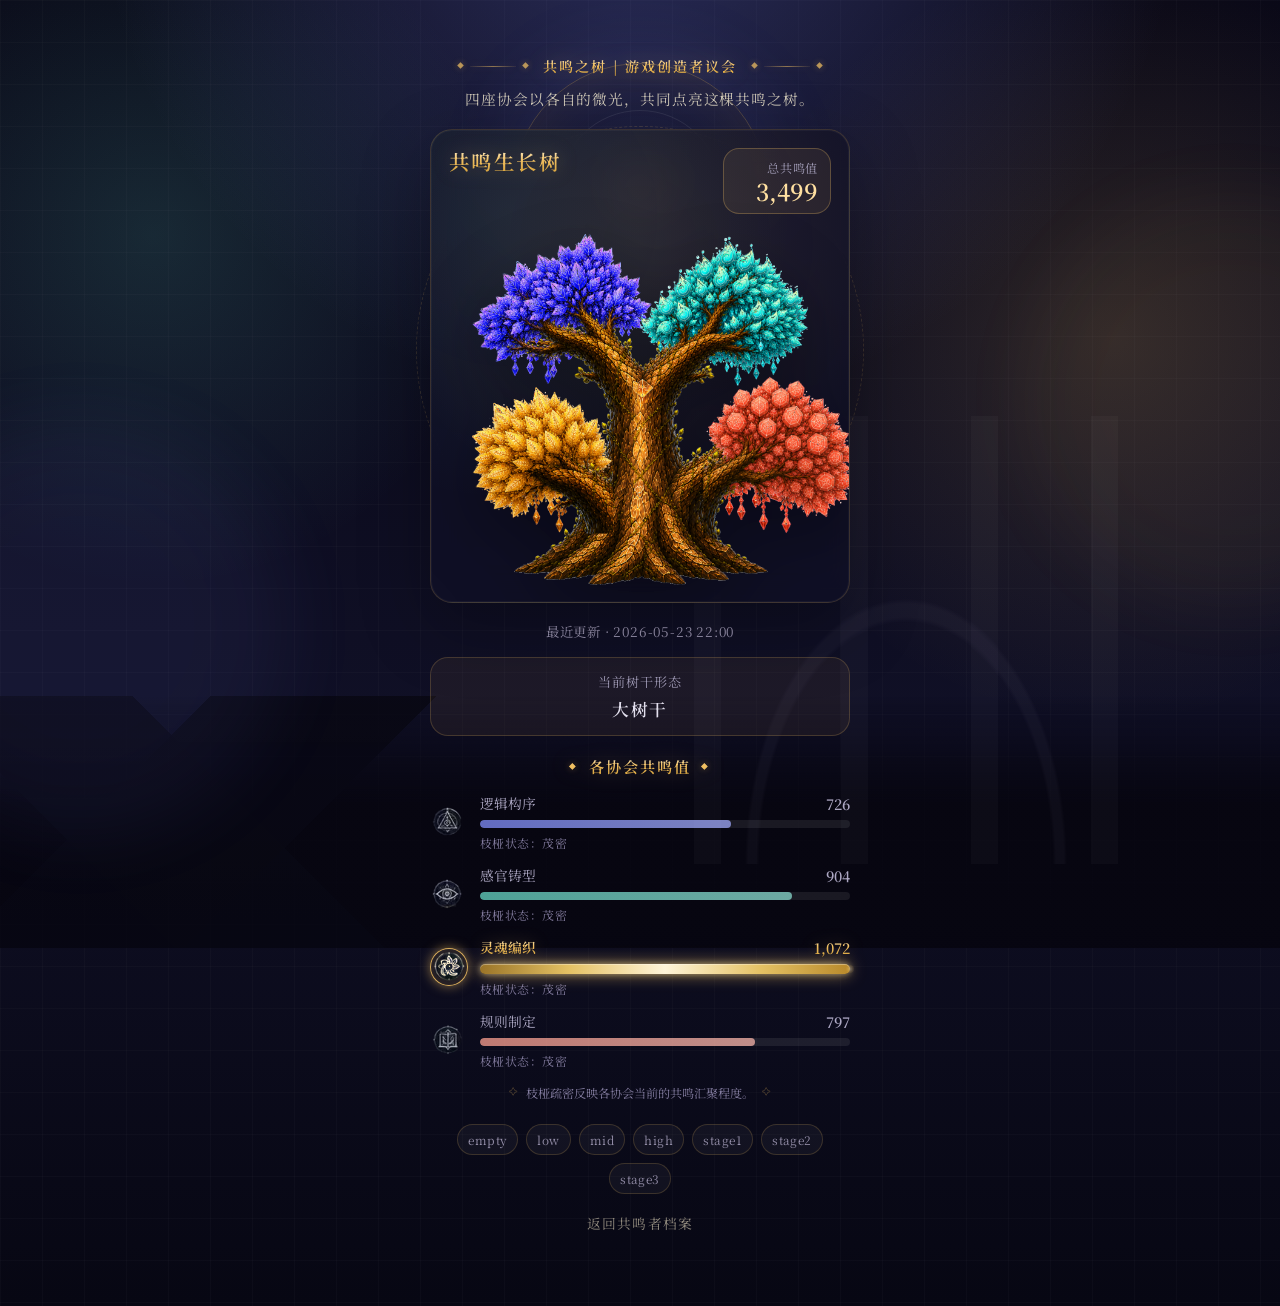
==== tree-view.html @ a1eeaae9 "共鸣树用户端展示，问题修改" ====
<!doctype html>
<html lang="zh-CN">
  <head>
    <meta charset="utf-8">
    <meta name="viewport" content="width=device-width, initial-scale=1">
    <title>共鸣生长树 | 游戏创造者议会</title>
    <meta name="description" content="查看四协会共鸣汇聚而成的共鸣生长树。">
    <link rel="preconnect" href="https://fonts.googleapis.com">
    <link rel="preconnect" href="https://fonts.gstatic.com" crossorigin>
    <link href="https://fonts.googleapis.com/css2?family=Cinzel:wght@500;700&family=Noto+Serif+SC:wght@400;600;700&display=swap" rel="stylesheet">
    <link rel="stylesheet" href="styles.css">
  </head>
  <body data-page="tree-view">
    <div class="ambient" aria-hidden="true">
      <span class="moon"></span>
      <span class="ruin-arch"></span>
      <span class="rune-ring"></span>
      <span class="mist mist-a"></span>
      <span class="mist mist-b"></span>
    </div>

    <main class="shell">
      <section class="tree-view-archive result-archive" id="tree-view-archive" aria-labelledby="tree-view-title">
        <header class="result-archive-header">
          <p class="result-archive-kicker">
            <span class="result-section-mark" aria-hidden="true"><span></span></span>
            <span class="result-archive-kicker__text">共鸣之树 | 游戏创造者议会</span>
            <span class="result-section-mark" aria-hidden="true"><span></span></span>
          </p>
          <p class="result-status" id="tree-view-status">四座协会以各自的微光，共同点亮这棵共鸣之树。</p>
        </header>

        <div class="tree-view-stage">
          <section class="tree-view-board" aria-labelledby="tree-view-title">
            <div class="tree-view-board-head">
              <h2 class="tree-view-title" id="tree-view-title">共鸣生长树</h2>
              <div class="tree-view-total">
                <span>总共鸣值</span>
                <strong id="tree-total-score">0</strong>
              </div>
            </div>

            <div class="tree-visual tree-view-visual">
              <div class="tree-trunk-layers" id="tree-trunk-layers" aria-hidden="true"></div>
              <svg
                class="tree-svg"
                id="tree-svg"
                viewBox="0 0 920 660"
                role="img"
                aria-labelledby="tree-svg-title tree-svg-desc"
              >
                <title id="tree-svg-title">四分支共鸣树</title>
                <desc id="tree-svg-desc">每个枝桠代表一个协会，枝桠疏密由该协会共鸣值决定。</desc>
              </svg>
            </div>
          </section>
        </div>

        <div class="tree-view-details">
          <p class="tree-view-updated" id="tree-updated-at">读取共鸣数据中</p>

          <div class="tree-view-stage-box">
            <span>当前树干形态</span>
            <strong id="tree-stage-name">小树干</strong>
          </div>

          <section class="result-spectrum" aria-labelledby="tree-resonance-title">
            <h3 class="result-spectrum-title" id="tree-resonance-title">各协会共鸣值</h3>
            <div class="spectrum-list" id="tree-resonance-bars"></div>
            <p class="result-spectrum-note">枝桠疏密反映各协会当前的共鸣汇聚程度。</p>
          </section>

          <nav class="tree-view-presets" aria-label="演示状态切换">
            <a href="tree-view.html?preset=empty">empty</a>
            <a href="tree-view.html?preset=low">low</a>
            <a href="tree-view.html?preset=mid">mid</a>
            <a href="tree-view.html?preset=high">high</a>
            <a href="tree-view.html?preset=stage1">stage1</a>
            <a href="tree-view.html?preset=stage2">stage2</a>
            <a href="tree-view.html?preset=stage3">stage3</a>
          </nav>
        </div>

        <a class="result-tree-link" href="index.html">返回共鸣者档案</a>
      </section>
    </main>

    <script type="module" src="src/treeView.js"></script>
  </body>
</html>
---- styles.css ----
:root {
  color-scheme: dark;
  --bg: #090817;
  --bg-2: #121126;
  --text: #f5f1ff;
  --muted: #aaa2c8;
  --line: rgba(255, 255, 255, 0.14);
  --panel: rgba(17, 16, 38, 0.78);
  --panel-strong: rgba(27, 23, 54, 0.92);
  --gold: #f0bf62;
  --violet: #8d7cff;
  font-family: "Microsoft YaHei", "PingFang SC", "Noto Sans CJK SC", Arial, sans-serif;
}

* {
  box-sizing: border-box;
}

body {
  min-height: 100vh;
  margin: 0;
  overflow-x: hidden;
  background:
    linear-gradient(rgba(255, 255, 255, 0.018) 1px, transparent 1px),
    linear-gradient(90deg, rgba(255, 255, 255, 0.018) 1px, transparent 1px),
    radial-gradient(circle at 50% -10%, rgba(127, 140, 255, 0.3), transparent 34rem),
    radial-gradient(circle at 12% 18%, rgba(98, 215, 196, 0.15), transparent 22rem),
    radial-gradient(circle at 87% 26%, rgba(240, 191, 98, 0.15), transparent 24rem),
    linear-gradient(180deg, #090817 0%, #101026 56%, #070713 100%);
  background-size: 42px 42px, 42px 42px, auto, auto, auto, auto;
  color: var(--text);
  word-break: break-word;
}

body::before {
  position: fixed;
  right: -8vw;
  bottom: -3rem;
  left: -8vw;
  z-index: 0;
  height: 28vh;
  pointer-events: none;
  content: "";
  background:
    linear-gradient(135deg, transparent 0 18%, rgba(8, 7, 18, 0.92) 18% 31%, transparent 31%),
    linear-gradient(45deg, transparent 0 16%, rgba(8, 7, 18, 0.88) 16% 28%, transparent 28%),
    linear-gradient(180deg, transparent 0, rgba(6, 5, 14, 0.98) 42%);
  opacity: 0.86;
}

button,
a {
  font: inherit;
}

button {
  cursor: pointer;
}

.ambient {
  position: fixed;
  inset: 0;
  pointer-events: none;
  overflow: hidden;
}

.moon {
  position: absolute;
  top: 7vh;
  left: 50%;
  width: 16rem;
  height: 16rem;
  border: 1px solid rgba(240, 191, 98, 0.24);
  border-radius: 50%;
  box-shadow: inset 0 0 60px rgba(240, 191, 98, 0.08), 0 0 90px rgba(127, 140, 255, 0.12);
  transform: translateX(-50%);
}

.moon::before,
.moon::after,
.rune-ring::before,
.rune-ring::after {
  position: absolute;
  border: 1px solid rgba(255, 255, 255, 0.08);
  border-radius: inherit;
  content: "";
}

.moon::before {
  inset: 18%;
}

.moon::after {
  inset: 38%;
  background: rgba(240, 191, 98, 0.18);
  box-shadow: 0 0 24px rgba(240, 191, 98, 0.2);
}

.rune-ring {
  position: absolute;
  top: 14vh;
  left: 50%;
  width: 28rem;
  height: 28rem;
  border: 1px dashed rgba(240, 191, 98, 0.16);
  border-radius: 50%;
  transform: translateX(-50%);
  animation: slowSpin 34s linear infinite;
}

.rune-ring::before {
  inset: 11%;
}

.rune-ring::after {
  inset: 23%;
  border-style: dashed;
}

.ruin-arch {
  position: absolute;
  right: 8vw;
  bottom: 4vh;
  width: min(34rem, 70vw);
  height: 28rem;
  opacity: 0.3;
  background:
    radial-gradient(ellipse at 50% 100%, transparent 0 38%, rgba(238, 230, 255, 0.12) 39% 41%, transparent 42%),
    linear-gradient(90deg, transparent 0 11%, rgba(238, 230, 255, 0.1) 11% 16%, transparent 16% 38%, rgba(238, 230, 255, 0.1) 38% 43%, transparent 43% 62%, rgba(238, 230, 255, 0.1) 62% 67%, transparent 67% 84%, rgba(238, 230, 255, 0.1) 84% 89%, transparent 89%);
  filter: blur(0.3px);
}

.mist {
  position: absolute;
  display: block;
  border-radius: 999px;
  width: 26rem;
  height: 26rem;
  filter: blur(42px);
  opacity: 0.24;
  animation: drift 9s ease-in-out infinite alternate;
}

.mist-a {
  left: -8rem;
  bottom: 4rem;
  background: rgba(127, 140, 255, 0.28);
}

.mist-b {
  right: -10rem;
  top: 12rem;
  background: rgba(240, 191, 98, 0.18);
  animation-delay: 1.4s;
}

.shell {
  position: relative;
  z-index: 1;
  width: calc(100% - 32px);
  max-width: 1120px;
  min-height: 100vh;
  margin: 0 auto;
  padding: 44px 0;
}

.view {
  display: none;
}

.view.is-active {
  display: block;
}

.hero {
  width: min(720px, 100%);
  margin: 12vh auto 0;
  text-align: center;
}

.eyebrow {
  margin: 0 0 12px;
  color: var(--gold);
  font-size: 0.8rem;
  letter-spacing: 0;
  text-transform: uppercase;
}

h1,
h2,
p {
  margin-top: 0;
}

h1 {
  margin-bottom: 24px;
  font-size: clamp(2.75rem, 8vw, 5.8rem);
  line-height: 1.02;
  letter-spacing: 0;
  overflow-wrap: anywhere;
}

.hero-title {
  display: flex;
  align-items: center;
  text-align: center;
  flex-direction: column;
}

.hero-title span {
  display: block;
  width: 100%;
  text-align: center;
}

.hero-question-line {
  position: relative;
  display: inline-grid;
  width: auto;
  justify-items: center;
}

.hero-title .hero-question-line {
  display: inline-block;
  width: fit-content;
}

.hero-title .hero-question-text {
  display: inline-block;
  width: auto;
  text-align: center;
}

.hero-title .hero-punctuation {
  position: absolute;
  left: 100%;
  top: 0;
  display: inline-block;
  width: auto;
  text-align: left;
}

.lead {
  width: min(620px, calc(100vw - 32px));
  margin: 0 auto 34px;
  color: #c7c0dc;
  font-size: 1.05rem;
  line-height: 1.9;
  overflow-wrap: anywhere;
  word-break: break-all;
}

.primary-action,
.ghost-action,
.ghost-link,
.community-link {
  display: inline-flex;
  align-items: center;
  justify-content: center;
  min-height: 48px;
  border-radius: 999px;
  text-decoration: none;
  transition: transform 180ms ease, border-color 180ms ease, background 180ms ease;
}

.primary-action {
  border: 1px solid rgba(255, 255, 255, 0.26);
  padding: 0 34px;
  background: linear-gradient(135deg, rgba(141, 124, 255, 0.92), rgba(240, 191, 98, 0.78));
  color: #fff;
  box-shadow: 0 18px 48px rgba(86, 73, 220, 0.28);
}

.primary-action.compact {
  min-height: 42px;
  padding: 0 22px;
}

.ghost-action,
.ghost-link {
  border: 1px solid var(--line);
  padding: 0 22px;
  background: rgba(255, 255, 255, 0.04);
  color: var(--text);
}

.primary-action:hover,
.ghost-action:hover,
.ghost-link:hover,
.community-link:hover,
.option-card:hover {
  transform: translateY(-2px);
}

.fineprint {
  margin: 18px 0 0;
  color: #85809d;
  font-size: 0.85rem;
}

.quiz {
  width: min(860px, 100%);
  margin: 5vh auto 0;
}

.quiz-header {
  display: flex;
  align-items: flex-start;
  justify-content: space-between;
  gap: 18px;
}

.quiz h2,
.result h2,
.world-header h1 {
  margin-bottom: 14px;
  font-size: clamp(2rem, 5vw, 3.6rem);
  line-height: 1.12;
  letter-spacing: 0;
}

.progress-orb {
  display: grid;
  width: 68px;
  height: 68px;
  flex: 0 0 auto;
  place-items: center;
  border: 1px solid rgba(240, 191, 98, 0.35);
  border-radius: 50%;
  background: rgba(240, 191, 98, 0.08);
  color: var(--gold);
}

.lore {
  max-width: 760px;
  color: #c7c0dc;
  font-size: 1rem;
  line-height: 1.8;
}

.progress-track,
.distribution-track {
  height: 8px;
  overflow: hidden;
  border-radius: 999px;
  background: rgba(255, 255, 255, 0.1);
}

.progress-track {
  margin: 22px 0 24px;
}

.progress-track span,
.distribution-track span {
  display: block;
  height: 100%;
  border-radius: inherit;
  background: linear-gradient(90deg, var(--violet), var(--gold));
  transition: width 260ms ease;
}

.option-grid {
  display: grid;
  gap: 14px;
}

.option-card {
  display: grid;
  grid-template-columns: 54px 1fr;
  gap: 16px;
  width: 100%;
  border: 1px solid rgba(255, 255, 255, 0.12);
  border-radius: 18px;
  padding: 18px;
  background: linear-gradient(135deg, rgba(255, 255, 255, 0.075), rgba(255, 255, 255, 0.03));
  color: var(--text);
  text-align: left;
  line-height: 1.65;
}

.option-card:hover {
  border-color: var(--accent);
  box-shadow: 0 14px 36px rgba(0, 0, 0, 0.28), inset 0 0 0 1px color-mix(in srgb, var(--accent), transparent 62%);
}

.option-mark,
.rank-crest {
  display: grid;
  place-items: center;
  border-radius: 14px;
  background: color-mix(in srgb, var(--accent), transparent 78%);
  color: var(--accent);
  font-weight: 700;
}

.resonance-veil {
  width: min(640px, 100%);
  margin: 18vh auto 0;
  text-align: center;
}

.sigil-wheel {
  display: grid;
  width: 132px;
  height: 132px;
  margin: 0 auto 28px;
  place-items: center;
  border: 1px solid rgba(255, 255, 255, 0.16);
  border-radius: 50%;
  animation: wheelSpin 1.4s linear infinite;
}

.sigil-wheel span {
  grid-area: 1 / 1;
  color: var(--gold);
  font-size: 1.6rem;
}

.sigil-wheel span:nth-child(2) {
  transform: rotate(90deg) translateY(-45px);
  color: #62d7c4;
}

.sigil-wheel span:nth-child(3) {
  transform: rotate(180deg) translateY(-45px);
  color: #f0bf62;
}

.sigil-wheel span:nth-child(4) {
  transform: rotate(270deg) translateY(-45px);
  color: #ff9e8d;
}

.result-panel,
.board-card,
.world-stats,
.map-board {
  border: 1px solid var(--line);
  background: var(--panel);
  box-shadow: 0 24px 70px rgba(0, 0, 0, 0.28);
  backdrop-filter: blur(18px);
}

.result.view.is-active {
  padding-bottom: 48px;
}

.result-archive {
  --result-serif: "Noto Serif SC", "Source Han Serif SC", "Songti SC", "SimSun", serif;
  --result-gold-gradient: linear-gradient(180deg, #fff8e8 0%, #f4d47a 34%, #e4b84a 68%, #fff0c0 100%);
  --result-gold-gradient-soft: linear-gradient(180deg, #fff4d8 0%, #f0bf62 45%, #d4a038 100%);
  --result-text-primary: rgba(235, 232, 246, 0.96);
  --result-text-secondary: rgba(168, 162, 190, 0.95);
  --result-text-muted: rgba(143, 136, 173, 0.92);
  width: min(420px, 100%);
  margin: 0 auto;
  padding: 12px 0 36px;
  opacity: 0;
  transform: translateY(16px);
  transition: opacity 520ms ease, transform 520ms ease;
}

.result-archive.is-visible {
  opacity: 1;
  transform: translateY(0);
}

.result-archive-header {
  margin-bottom: 18px;
  text-align: center;
}

.result-archive-kicker {
  display: flex;
  align-items: center;
  justify-content: center;
  gap: clamp(8px, 2.5vw, 14px);
  margin: 0 0 10px;
}

.result-archive-kicker__text {
  background: var(--result-gold-gradient-soft);
  -webkit-background-clip: text;
  background-clip: text;
  color: transparent;
  -webkit-text-fill-color: transparent;
  font-family: var(--result-serif);
  font-size: clamp(0.78rem, 3vw, 0.88rem);
  font-weight: 600;
  letter-spacing: 0.14em;
  white-space: nowrap;
  filter: drop-shadow(0 0 10px rgba(240, 191, 98, 0.28));
}

.result-section-mark {
  display: grid;
  grid-template-columns: auto 1fr auto;
  align-items: center;
  gap: 6px;
  width: min(64px, 14vw);
  flex: 1 1 0;
  max-width: 72px;
  color: rgba(240, 191, 98, 0.72);
}

.result-section-mark::before,
.result-section-mark::after {
  font-size: 0.42rem;
  line-height: 1;
  content: "◆";
  text-shadow: 0 0 6px rgba(240, 191, 98, 0.35);
}

.result-section-mark span {
  height: 1px;
  background: linear-gradient(
    90deg,
    rgba(240, 191, 98, 0.08) 0%,
    rgba(240, 191, 98, 0.55) 50%,
    rgba(240, 191, 98, 0.08) 100%
  );
  box-shadow: 0 0 8px rgba(240, 191, 98, 0.18);
}

.result-status {
  margin: 0;
  color: rgba(228, 220, 198, 0.88);
  font-family: var(--result-serif);
  font-size: clamp(0.82rem, 3vw, 0.92rem);
  font-weight: 400;
  line-height: 1.7;
  letter-spacing: 0.06em;
}

.result-card-stage {
  margin: 0 auto 8px;
  text-align: center;
}

.result-card-stage .fantasy-card {
  display: block;
  width: min(360px, 94vw);
  aspect-ratio: 9 / 16;
  margin: 0 auto;
}

.result-card-stage .card-side.card-front {
  overflow: visible;
  border: 0;
  border-radius: 0;
  background: transparent;
  box-shadow: none;
}

.result-card-stage .card-side.card-front::before {
  display: none;
}

.result-card-stage .card-front {
  background: transparent;
}

.result-card-stage .card-front img {
  display: block;
  width: 100%;
  height: 100%;
  object-fit: contain;
  object-position: center;
  border-radius: 3%;
  filter:
    drop-shadow(0 10px 28px rgba(0, 0, 0, 0.55))
    drop-shadow(0 0 1px rgba(0, 0, 0, 0.85));
}

.result-card-stage .fantasy-card:hover .card-side.card-front,
.result-card-stage .fantasy-card:focus-visible .card-side.card-front,
.result-card-stage .fantasy-card.is-shaking .card-side.card-front,
.result-card-stage .fantasy-card.is-flash .card-side.card-front {
  border: 0;
  box-shadow: none;
}

.result-card-stage .card-hint {
  width: min(340px, 100%);
  margin: 20px auto 8px;
  color: #c7c0dc;
  font-size: 0.92rem;
  line-height: 1.8;
}

.result-details {
  opacity: 0;
  transform: translateY(18px);
  transition: opacity 460ms ease, transform 460ms ease;
  pointer-events: none;
}

.result-details.is-details-visible {
  opacity: 1;
  transform: translateY(0);
  pointer-events: auto;
}

.result-bottom {
  opacity: 0;
  transform: translateY(18px);
  transition: opacity 460ms ease, transform 460ms ease;
  pointer-events: none;
}

.result-bottom.is-details-visible {
  opacity: 1;
  transform: translateY(0);
  pointer-events: auto;
}

.result-bottom .result-actions,
.result-bottom .result-actions * {
  pointer-events: auto;
}

.share-capture {
  width: 100%;
}

body.share-modal-open {
  overflow: hidden;
}

.share-modal {
  position: fixed;
  inset: 0;
  z-index: 120;
  display: grid;
  place-items: center;
  padding: 20px 16px;
}

.share-modal[hidden] {
  display: none;
}

.share-modal__backdrop {
  position: absolute;
  inset: 0;
  background: rgba(4, 3, 12, 0.78);
  backdrop-filter: blur(6px);
}

.share-modal__panel {
  position: relative;
  z-index: 1;
  width: min(420px, 100%);
  padding: 18px 16px 20px;
  border: 1px solid rgba(240, 191, 98, 0.34);
  border-radius: 22px;
  background:
    radial-gradient(circle at 50% 0%, rgba(240, 191, 98, 0.12), transparent 38%),
    linear-gradient(180deg, rgba(28, 24, 54, 0.98), rgba(10, 8, 23, 0.98));
  box-shadow: 0 24px 80px rgba(0, 0, 0, 0.55);
}

.share-modal__close {
  position: absolute;
  top: 10px;
  right: 10px;
  width: 34px;
  height: 34px;
  border: 1px solid rgba(240, 191, 98, 0.28);
  border-radius: 10px;
  background: rgba(255, 255, 255, 0.04);
  color: rgba(240, 191, 98, 0.92);
  font-size: 1.35rem;
  line-height: 1;
  cursor: pointer;
}

.share-modal__title {
  margin: 0 0 14px;
  text-align: center;
  color: rgba(240, 191, 98, 0.92);
  font-family: "Noto Serif SC", "Source Han Serif SC", "Songti SC", serif;
  font-size: 1rem;
  font-weight: 600;
  letter-spacing: 0.08em;
}

.share-modal__preview {
  overflow: hidden;
  margin-bottom: 16px;
  border: 1px solid rgba(240, 191, 98, 0.22);
  border-radius: 16px;
  background: rgba(0, 0, 0, 0.28);
  box-shadow: inset 0 0 0 1px rgba(255, 255, 255, 0.04);
}

.share-modal__preview img {
  display: block;
  width: 100%;
  max-height: min(62vh, 520px);
  height: auto;
  object-fit: contain;
  -webkit-touch-callout: default;
  user-select: auto;
}

.share-modal__actions {
  display: grid;
  grid-template-columns: 1fr 1fr;
  gap: 12px;
}

.share-modal__button {
  min-height: 44px;
  padding: 0 14px;
  border: 1px solid rgba(240, 191, 98, 0.42);
  border-radius: 999px;
  background:
    linear-gradient(180deg, rgba(255, 248, 232, 0.12), rgba(240, 191, 98, 0.06)),
    rgba(255, 255, 255, 0.03);
  color: rgba(255, 244, 220, 0.96);
  font-family: "Noto Serif SC", "Source Han Serif SC", "Songti SC", serif;
  font-size: 0.92rem;
  letter-spacing: 0.06em;
  cursor: pointer;
  transition: transform 160ms ease, border-color 160ms ease, background 160ms ease;
}

.share-modal__button:hover,
.share-modal__button:focus-visible {
  transform: translateY(-1px);
  border-color: rgba(240, 191, 98, 0.72);
  background:
    linear-gradient(180deg, rgba(255, 248, 232, 0.18), rgba(240, 191, 98, 0.1)),
    rgba(255, 255, 255, 0.05);
}

.share-modal__hint {
  min-height: 1.2em;
  margin: 10px 0 0;
  text-align: center;
  color: rgba(168, 162, 190, 0.92);
  font-size: 0.82rem;
}

.result-image-button:disabled {
  opacity: 0.72;
  cursor: wait;
}

.result-identity {
  margin-bottom: 18px;
  text-align: center;
}

.result-english {
  margin: 0 0 6px;
  color: rgba(240, 191, 98, 0.92);
  font-family: Cinzel, "Palatino Linotype", "Book Antiqua", Georgia, serif;
  font-size: clamp(0.95rem, 3.4vw, 1.15rem);
  letter-spacing: 0.04em;
}

.result-title-row {
  display: flex;
  align-items: center;
  justify-content: center;
  gap: clamp(10px, 3vw, 18px);
  width: min(420px, 100%);
  margin: 4px auto 8px;
  padding: 6px 0;
}

.result-wing {
  flex: 0 0 auto;
  width: clamp(44px, 14vw, 58px);
  height: clamp(38px, 11vw, 48px);
  background: url("assets/cards/翅膀.png") no-repeat;
  background-size: 420px 100%;
}

.result-wing--left {
  background-position: left center;
}

.result-wing--right {
  background-position: right center;
}

.result-chinese {
  flex: 0 1 auto;
  margin: 0;
  padding: 0;
  background: var(--result-gold-gradient);
  -webkit-background-clip: text;
  background-clip: text;
  color: transparent;
  -webkit-text-fill-color: transparent;
  font-family: var(--result-serif);
  font-size: clamp(1.35rem, 5vw, 2rem);
  font-weight: 700;
  line-height: 1.25;
  letter-spacing: 0.08em;
  text-align: center;
  white-space: nowrap;
  filter: drop-shadow(0 1px 1px rgba(74, 46, 8, 0.28)) drop-shadow(0 0 14px rgba(240, 191, 98, 0.32));
}

.result-identity-divider {
  display: grid;
  grid-template-columns: auto 1fr auto;
  align-items: center;
  gap: 8px;
  width: min(280px, 78%);
  margin: 0 auto 10px;
  color: rgba(240, 191, 98, 0.72);
}

.result-identity-divider::before,
.result-identity-divider::after {
  font-size: 0.42rem;
  line-height: 1;
  content: "◆";
  text-shadow: 0 0 6px rgba(240, 191, 98, 0.35);
}

.result-identity-divider span {
  height: 1px;
  background: linear-gradient(
    90deg,
    rgba(240, 191, 98, 0.08) 0%,
    rgba(240, 191, 98, 0.55) 50%,
    rgba(240, 191, 98, 0.08) 100%
  );
  box-shadow: 0 0 8px rgba(240, 191, 98, 0.18);
}

.result-recorded {
  margin: 0;
  color: rgba(214, 208, 232, 0.92);
  font-family: var(--result-serif);
  font-size: clamp(0.88rem, 3.2vw, 0.98rem);
  font-weight: 400;
  letter-spacing: 0.08em;
}

.result-recorded span {
  background: var(--result-gold-gradient-soft);
  -webkit-background-clip: text;
  background-clip: text;
  color: transparent;
  -webkit-text-fill-color: transparent;
  font-weight: 600;
  filter: drop-shadow(0 0 8px rgba(240, 191, 98, 0.28));
}

.result-gold-text {
  background: var(--result-gold-gradient-soft);
  -webkit-background-clip: text;
  background-clip: text;
  color: transparent;
  -webkit-text-fill-color: transparent;
  filter: drop-shadow(0 0 8px rgba(240, 191, 98, 0.24));
}

.result-stats {
  display: grid;
  grid-template-columns: minmax(0, 1fr) 1px minmax(0, 1fr);
  column-gap: 8px;
  align-items: center;
  box-sizing: border-box;
  width: min(100%, 400px);
  margin: 0 auto 22px;
  padding: 14px 18px;
  background: url("assets/cards/属性框.png") center / 100% 100% no-repeat;
}

.result-stat {
  display: flex;
  align-items: center;
  gap: 4px;
  min-width: 0;
  max-width: 100%;
  padding: 0 6px;
}

.result-stat-icon {
  flex: 0 0 auto;
  width: 26px;
  height: 26px;
  object-fit: contain;
}

.result-stat-text {
  flex: 1;
  min-width: 0;
  margin: 0;
  color: var(--result-text-primary);
  font-family: var(--result-serif);
  font-size: 12px;
  line-height: 1.2;
  white-space: nowrap;
}

.result-stat-label {
  color: rgba(235, 230, 248, 0.95);
  font-weight: 400;
}

.result-stat-text #result-primary-stat,
.result-stat-text #result-secondary-stat {
  background: var(--result-gold-gradient-soft);
  -webkit-background-clip: text;
  background-clip: text;
  color: transparent;
  -webkit-text-fill-color: transparent;
  font-weight: 600;
  filter: drop-shadow(0 0 6px rgba(240, 191, 98, 0.24));
}

.result-stat-divider {
  width: 1px;
  height: 36px;
  background: linear-gradient(180deg, transparent, rgba(240, 191, 98, 0.5), transparent);
}

.result-declaration,
.result-portrait {
  margin: 0 auto 16px;
  font-family: var(--result-serif);
  line-height: 1.85;
  text-align: center;
}

.result-declaration {
  width: min(340px, calc(100% - 12px));
  color: var(--result-text-primary);
  font-size: 0.92rem;
  font-weight: 400;
}

.result-portrait {
  width: min(360px, calc(100% - 8px));
  margin-bottom: 24px;
  color: var(--result-text-secondary);
  font-size: 0.86rem;
  font-weight: 400;
}

.result-keywords {
  display: flex;
  flex-wrap: wrap;
  justify-content: center;
  gap: 10px;
  margin-bottom: 18px;
}

.result-keyword {
  --keyword-tag-ratio: 3.78;
  display: inline-flex;
  align-items: center;
  justify-content: center;
  box-sizing: border-box;
  height: 30px;
  min-width: calc(30px * var(--keyword-tag-ratio));
  padding: 0 10px;
  border: 0;
  background: url("assets/cards/keyword-tag.png") center / 100% 100% no-repeat;
  color: #f4e6b8;
  font-family: var(--result-serif);
  font-size: 0.82rem;
  font-weight: 700;
  line-height: 1;
  letter-spacing: 0.12em;
  white-space: nowrap;
  text-shadow: 0 0 10px rgba(240, 191, 98, 0.35);
}

.result-spectrum {
  margin-bottom: 22px;
}

.result-spectrum-title {
  display: flex;
  align-items: center;
  justify-content: center;
  gap: 10px;
  margin: 0 0 16px;
  background: var(--result-gold-gradient-soft);
  -webkit-background-clip: text;
  background-clip: text;
  color: transparent;
  -webkit-text-fill-color: transparent;
  font-family: var(--result-serif);
  font-size: 0.95rem;
  font-weight: 600;
  letter-spacing: 0.14em;
  text-align: center;
  filter: drop-shadow(0 0 10px rgba(240, 191, 98, 0.28));
}

.result-spectrum-title::before,
.result-spectrum-title::after {
  flex: 0 0 auto;
  color: rgba(240, 191, 98, 0.72);
  font-size: 0.42rem;
  -webkit-text-fill-color: rgba(240, 191, 98, 0.72);
  content: "◆";
  filter: none;
  text-shadow: 0 0 6px rgba(240, 191, 98, 0.35);
}

.spectrum-list {
  display: grid;
  gap: 14px;
}

.spectrum-row {
  display: grid;
  grid-template-columns: 38px 1fr;
  gap: 12px;
  align-items: center;
}

.spectrum-icon-wrap {
  display: grid;
  width: 34px;
  height: 34px;
  place-items: center;
}

.spectrum-icon {
  width: 30px;
  height: 30px;
  object-fit: contain;
}

.spectrum-row.is-dominant .spectrum-icon-wrap {
  width: 38px;
  height: 38px;
  border: 1px solid rgba(240, 191, 98, 0.9);
  border-radius: 50%;
  background: radial-gradient(circle, rgba(240, 191, 98, 0.22) 0%, rgba(240, 191, 98, 0.04) 68%, transparent 100%);
  box-shadow:
    0 0 12px rgba(240, 191, 98, 0.55),
    inset 0 0 10px rgba(240, 191, 98, 0.18);
}

.spectrum-row.is-dominant .spectrum-icon {
  width: 32px;
  height: 32px;
  filter: brightness(1.15) sepia(0.45) saturate(1.8) hue-rotate(2deg);
}

.spectrum-head {
  display: flex;
  justify-content: space-between;
  gap: 10px;
  margin-bottom: 6px;
  color: rgba(196, 190, 220, 0.88);
  font-family: var(--result-serif);
  font-size: 0.86rem;
  font-weight: 400;
}

.spectrum-head strong {
  color: rgba(196, 190, 220, 0.88);
  font-size: 0.9rem;
  font-weight: 600;
}

.spectrum-row.is-dominant .spectrum-head span,
.spectrum-row.is-dominant .spectrum-head strong {
  background: var(--result-gold-gradient-soft);
  -webkit-background-clip: text;
  background-clip: text;
  color: transparent;
  -webkit-text-fill-color: transparent;
  font-weight: 600;
  filter: drop-shadow(0 0 8px rgba(240, 191, 98, 0.3));
}

.spectrum-track {
  position: relative;
  height: 8px;
  overflow: hidden;
  border-radius: 999px;
  background: rgba(255, 255, 255, 0.08);
}

.spectrum-row.is-dominant .spectrum-track {
  display: flex;
  align-items: center;
  height: 10px;
  overflow: visible;
}

.spectrum-fill {
  position: relative;
  display: block;
  height: 100%;
  border-radius: inherit;
  background: linear-gradient(90deg, var(--accent), color-mix(in srgb, var(--accent), white 28%));
  opacity: 0.72;
  transition: flex-basis 680ms cubic-bezier(0.2, 0.72, 0.2, 1), width 680ms cubic-bezier(0.2, 0.72, 0.2, 1);
}

.spectrum-fill.is-dominant {
  display: block;
  flex-shrink: 0;
  height: 10px;
  opacity: 1;
  border-radius: 999px;
  background: linear-gradient(
    90deg,
    #9a7428 0%,
    #e4c164 24%,
    #fff4d8 50%,
    #e4c164 76%,
    #b8892b 100%
  );
  box-shadow:
    0 0 16px rgba(240, 191, 98, 0.72),
    0 0 6px rgba(255, 236, 180, 0.55),
    inset 0 1px 0 rgba(255, 255, 255, 0.32);
}

.spectrum-fill.is-dominant::after {
  position: absolute;
  top: 50%;
  right: 0;
  width: 8px;
  height: 8px;
  border-radius: 50%;
  background: radial-gradient(
    circle,
    rgba(255, 244, 210, 0.28) 0%,
    rgba(240, 191, 98, 0.12) 55%,
    transparent 100%
  );
  content: "";
  pointer-events: none;
  transform: translate(50%, -50%);
}

.spectrum-extend {
  position: relative;
  flex: 1 1 0;
  min-width: 18px;
  height: 2px;
  margin-left: -1px;
  align-self: center;
  border-radius: 2px;
  background: linear-gradient(90deg, #f0bf62 0%, #fff0c8 72%, rgba(255, 240, 200, 0.55) 100%);
  box-shadow: 0 0 5px rgba(240, 191, 98, 0.35);
}

.spectrum-extend::before {
  position: absolute;
  top: 50%;
  right: -2px;
  width: 18px;
  height: 8px;
  background: radial-gradient(
    ellipse 100% 80% at 100% 50%,
    rgba(255, 248, 225, 0.22) 0%,
    rgba(240, 191, 98, 0.1) 45%,
    transparent 78%
  );
  content: "";
  pointer-events: none;
  transform: translateY(-50%);
}

.spectrum-extend::after {
  position: absolute;
  top: 50%;
  right: 0;
  width: 10px;
  height: 10px;
  border: 0;
  border-right: 2.5px solid #fff8dc;
  border-bottom: 2.5px solid #fff8dc;
  content: "";
  filter: drop-shadow(0 0 3px rgba(240, 191, 98, 0.45));
  transform: translate(20%, -50%) rotate(-45deg);
}

.result-spectrum-note {
  display: flex;
  align-items: center;
  justify-content: center;
  gap: 8px;
  margin: 14px 0 0;
  color: var(--result-text-muted);
  font-family: var(--result-serif);
  font-size: 0.76rem;
  font-weight: 400;
  line-height: 1.6;
  text-align: center;
}

.result-spectrum-note::before,
.result-spectrum-note::after {
  flex: 0 0 auto;
  color: rgba(240, 191, 98, 0.42);
  font-size: 0.55rem;
  content: "✧";
}

.result-actions {
  display: grid;
  grid-template-columns: 1fr 1fr;
  gap: 12px;
  margin-bottom: 14px;
}

.result-image-button {
  display: block;
  width: 100%;
  aspect-ratio: 454 / 99;
  border: 0;
  padding: 0;
  overflow: hidden;
  background: transparent;
  transition: transform 180ms ease, filter 180ms ease;
}

.result-image-button img {
  display: block;
  width: 100%;
  height: 100%;
  object-fit: cover;
  object-position: center;
}

.result-image-button:hover,
.result-image-button:focus-visible {
  transform: translateY(-2px);
  filter: brightness(1.08);
}

.result-cta {
  position: relative;
  display: block;
  text-decoration: none;
  transition: transform 180ms ease, filter 180ms ease;
}

.result-cta img {
  display: block;
  width: 100%;
  height: auto;
}

.result-cta > span {
  position: absolute;
  inset: 0;
  display: flex;
  align-items: center;
  justify-content: center;
  padding: 0 28px;
  color: #3a2e1f;
  font-family: var(--result-serif);
  font-size: clamp(0.82rem, 3.2vw, 0.95rem);
  font-weight: 500;
  letter-spacing: 0.08em;
  text-align: center;
  white-space: nowrap;
  pointer-events: none;
}

.result-cta:hover,
.result-cta:focus-visible {
  transform: translateY(-2px);
  filter: brightness(1.06);
}

.result-tree-link {
  display: block;
  width: fit-content;
  max-width: calc(100% - 24px);
  margin: 18px auto 0;
  color: rgba(198, 188, 166, 0.72);
  font-family: var(--result-serif);
  font-size: clamp(0.76rem, 2.8vw, 0.86rem);
  font-weight: 400;
  letter-spacing: 0.08em;
  line-height: 1.6;
  text-align: center;
  text-decoration: none;
  text-underline-offset: 0.24em;
  transition: color 180ms ease, transform 180ms ease;
}

.result-tree-link:hover,
.result-tree-link:focus-visible {
  color: rgba(240, 191, 98, 0.88);
  text-decoration: underline;
  text-decoration-color: rgba(240, 191, 98, 0.34);
  transform: translateY(-1px);
}

.summon-stage {
  display: grid;
  min-height: calc(100vh - 88px);
  place-items: center;
  align-content: center;
  padding: 28px 0 60px;
  text-align: center;
}

.fantasy-card {
  position: relative;
  width: min(280px, 72vw);
  aspect-ratio: 5 / 7;
  border: 0;
  padding: 0;
  background: transparent;
  color: var(--text);

  -webkit-perspective: 1200px;
  perspective: 1200px;

  opacity: 0;

  -webkit-transform: translateY(24px) scale(0.96) translateZ(0);
  transform: translateY(24px) scale(0.96) translateZ(0);
}

.fantasy-card.is-summoned {
  opacity: 1;
  animation: cardSummon 700ms cubic-bezier(0.2, 0.72, 0.2, 1) forwards;
}

.fantasy-card.is-flipped {
  animation: cardSummon 700ms cubic-bezier(0.2, 0.72, 0.2, 1) forwards;
}

.fantasy-card.is-shaking {
  opacity: 1;
  animation: violentShake 1000ms cubic-bezier(0.32, 0.02, 0.4, 1.3) both;
}

.fantasy-card::after {
  position: absolute;
  inset: -34px;
  z-index: 4;
  border-radius: 44px;
  pointer-events: none;
  content: "";
  background:
    radial-gradient(circle at 50% 50%, rgba(255, 255, 255, 0.96), color-mix(in srgb, var(--accent), transparent 16%) 18%, transparent 54%),
    conic-gradient(from 30deg, transparent, color-mix(in srgb, var(--accent-soft), transparent 12%), transparent 32%, color-mix(in srgb, var(--accent), transparent 18%), transparent);
  filter: blur(7px);
  opacity: 0;
  transform: scale(0.72);
}

.fantasy-card.is-flash::after {
  animation: flipFlash 960ms ease-out both;
}

.card-aura {
  position: absolute;
  inset: -18px;
  border-radius: 34px;
  background:
    conic-gradient(from 90deg, transparent, color-mix(in srgb, var(--accent), transparent 28%), transparent 34%, color-mix(in srgb, var(--accent-soft), transparent 30%), transparent),
    radial-gradient(circle, color-mix(in srgb, var(--accent), transparent 55%), transparent 64%);
  filter: blur(10px);
  opacity: 0;
  animation: slowSpin 5.5s linear infinite, auraPulse 1300ms ease-in-out infinite alternate;
  transition: opacity 220ms ease, transform 220ms ease;
}

.fantasy-card:hover .card-aura,
.fantasy-card:focus-visible .card-aura,
.fantasy-card.is-shaking .card-aura,
.fantasy-card.is-flash .card-aura {
  opacity: 1;
}

.card-inner {
  position: absolute;
  inset: 0;
  display: block;

  -webkit-transform-style: preserve-3d;
  transform-style: preserve-3d;

  -webkit-transform: translateZ(0);
  transform: translateZ(0);

  -webkit-transition: -webkit-transform 760ms cubic-bezier(0.2, 0.72, 0.2, 1);
  transition: transform 760ms cubic-bezier(0.2, 0.72, 0.2, 1);

  will-change: transform;
}

.fantasy-card.is-flipped .card-inner {
  -webkit-transform: rotateY(180deg) translateZ(0);
  transform: rotateY(180deg) translateZ(0);
}

.card-side {
  position: absolute;
  inset: 0;
  display: grid;
  overflow: hidden;
  place-items: center;
  border: 2px solid rgba(255, 255, 255, 0.2);
  border-radius: 28px;

  -webkit-backface-visibility: hidden;
  backface-visibility: hidden;

  -webkit-transform-style: preserve-3d;
  transform-style: preserve-3d;

  box-shadow:
    inset 0 0 0 10px rgba(255, 255, 255, 0.035),
    inset 0 0 22px rgba(255, 255, 255, 0.035),
    0 24px 70px rgba(0, 0, 0, 0.48);
  transition: border-color 220ms ease, box-shadow 220ms ease;
}

/* iOS Safari 重点：子元素和伪元素也要隐藏背面 */
.card-side *,
.card-side::before,
.card-side::after {
  -webkit-backface-visibility: hidden;
  backface-visibility: hidden;
}

.fantasy-card:hover .card-side,
.fantasy-card:focus-visible .card-side,
.fantasy-card.is-shaking .card-side,
.fantasy-card.is-flash .card-side {
  border-color: color-mix(in srgb, var(--accent), white 18%);
  box-shadow:
    inset 0 0 0 10px rgba(255, 255, 255, 0.04),
    inset 0 0 42px color-mix(in srgb, var(--accent), transparent 58%),
    0 0 34px color-mix(in srgb, var(--accent), transparent 38%),
    0 28px 88px rgba(0, 0, 0, 0.52);
}

.card-back {
  align-content: center;
  gap: 14px;
  background:
    radial-gradient(circle at 50% 24%, color-mix(in srgb, var(--accent), transparent 56%), transparent 12rem),
    repeating-linear-gradient(45deg, rgba(255, 255, 255, 0.035) 0 2px, transparent 2px 10px),
    linear-gradient(160deg, #201a3e, #090817 70%);

  -webkit-transform: rotateY(0deg) translateZ(1px);
  transform: rotateY(0deg) translateZ(1px);
}

.card-back::before,
.card-front::before {
  position: absolute;
  inset: 18px;
  border: 1px solid rgba(255, 255, 255, 0.22);
  border-radius: 20px;
  content: "";
}

.card-back::after {
  position: absolute;
  inset: 44px;
  border: 1px dashed color-mix(in srgb, var(--accent), transparent 34%);
  border-radius: 50%;
  content: "";
  animation: slowSpin 18s linear infinite;
}

.back-sigil {
  z-index: 1;
  display: grid;
  width: 92px;
  height: 92px;
  place-items: center;
  border-radius: 50%;
  background: rgba(255, 255, 255, 0.08);
  color: var(--accent-soft);
  font-size: 2.4rem;
  box-shadow: 0 0 34px color-mix(in srgb, var(--accent), transparent 42%);
}

.back-title,
.back-line {
  z-index: 1;
}

.back-title {
  font-size: 1.35rem;
  font-weight: 700;
}

.back-line {
  width: 80%;
  color: #c7c0dc;
  font-size: 0.9rem;
  line-height: 1.7;
}

.card-front {
  background: #090817;

  -webkit-transform: rotateY(180deg) translateZ(1px);
  transform: rotateY(180deg) translateZ(1px);
}

.card-front img {
  width: 100%;
  height: 100%;
  object-fit: cover;
}

/* 翻转完成后，直接把卡背层从渲染中隐藏，兜底解决 iOS 残影 */
.fantasy-card.is-flip-done .card-back {
  visibility: hidden;
}

.front-crest {
  position: absolute;
  top: 28px;
  right: 28px;
  display: grid;
  width: 50px;
  height: 50px;
  place-items: center;
  border: 1px solid rgba(255, 255, 255, 0.34);
  border-radius: 50%;
  background: rgba(0, 0, 0, 0.24);
  color: #fff;
  font-size: 1.4rem;
}

.front-nameplate {
  position: absolute;
  right: 22px;
  bottom: 24px;
  left: 22px;
  display: grid;
  gap: 4px;
  padding: 16px 12px 14px;
  border: 1px solid color-mix(in srgb, var(--accent), transparent 34%);
  border-radius: 18px;
  background: linear-gradient(180deg, rgba(8, 7, 18, 0.72), rgba(8, 7, 18, 0.94));
  box-shadow: inset 0 0 28px rgba(0, 0, 0, 0.25);
}

.front-nameplate strong,
.english-name {
  color: var(--accent);
  font-family: "Cinzel Decorative", "Uncial Antiqua", "Palatino Linotype", "Book Antiqua", Georgia, serif;
  font-weight: 700;
  letter-spacing: 0;
  text-shadow: 0 0 18px color-mix(in srgb, var(--accent), transparent 26%);
}

.front-nameplate strong {
  font-size: clamp(1rem, 4.4vw, 1.45rem);
  line-height: 0.98;
  overflow-wrap: normal;
}

.front-nameplate em {
  color: rgba(255, 255, 255, 0.88);
  font-style: normal;
  font-size: 0.88rem;
}

.card-hint {
  width: min(320px, 100%);
  margin: 24px auto 0;
  color: #c7c0dc;
  line-height: 1.8;
}

.result-copy {
  width: min(640px, calc(100vw - 24px));
  margin-top: 26px;
  opacity: 0;
  transform: translateY(18px);
  transition: opacity 460ms ease, transform 460ms ease;
  pointer-events: none;
}

.result-copy.is-visible {
  opacity: 1;
  transform: translateY(0);
  pointer-events: auto;
}

.bilingual-title {
  display: grid;
  gap: 4px;
  justify-items: center;
}

.english-name {
  display: block;
  max-width: min(340px, calc(100vw - 36px));
  font-size: clamp(2rem, 7vw, 4.35rem);
  line-height: 0.98;
  overflow-wrap: normal;
  white-space: normal;
  text-wrap: balance;
}

.chinese-name {
  display: block;
  color: rgba(255, 255, 255, 0.92);
  font-size: clamp(1.08rem, 3.8vw, 1.65rem);
  font-weight: 600;
  line-height: 1.4;
}

.subtitle,
.declaration,
.portrait,
.update-text {
  color: #c7c0dc;
  line-height: 1.8;
}

.result-copy .subtitle,
.result-copy .declaration,
.result-copy .portrait {
  width: min(286px, calc(100vw - 72px));
  margin-right: auto;
  margin-left: auto;
  overflow-wrap: anywhere;
  word-break: break-all;
}

.declaration {
  max-width: 620px;
  margin-right: auto;
  margin-bottom: 24px;
  margin-left: auto;
  font-size: 1.05rem;
}

.keyword-row {
  display: flex;
  flex-wrap: wrap;
  justify-content: center;
  gap: 10px;
  margin-bottom: 28px;
}

.keyword-row span {
  border: 1px solid color-mix(in srgb, var(--accent), transparent 45%);
  border-radius: 999px;
  padding: 8px 14px;
  background: color-mix(in srgb, var(--accent), transparent 82%);
  color: #fff;
}

.result-panel {
  border-radius: 24px;
  padding: 24px;
}

.distribution {
  display: grid;
  width: min(300px, calc(100vw - 72px));
  gap: 18px;
  margin: 18px auto 24px;
  text-align: left;
}

.distribution-label {
  display: flex;
  justify-content: space-between;
  gap: 12px;
  margin-bottom: 8px;
  color: #ded9f1;
}

.distribution-track span {
  background: linear-gradient(90deg, var(--accent), color-mix(in srgb, var(--accent), white 35%));
}

.action-row {
  display: flex;
  flex-wrap: wrap;
  justify-content: center;
  gap: 12px;
  margin: 24px 0 14px;
}

.community-link {
  width: min(420px, 100%);
  border: 1px solid rgba(240, 191, 98, 0.35);
  padding: 0 18px;
  background: rgba(240, 191, 98, 0.08);
  color: #ffe0a1;
}

.world-shell {
  padding-bottom: 80px;
}

.world-header {
  display: flex;
  align-items: flex-start;
  justify-content: space-between;
  gap: 24px;
  margin-bottom: 28px;
}

.world-header .lead {
  margin: 0;
}

.world-grid {
  display: grid;
  grid-template-columns: minmax(0, 1fr) 360px;
  gap: 22px;
  align-items: stretch;
}

.map-board {
  display: grid;
  min-height: 560px;
  grid-template-columns: repeat(2, minmax(0, 1fr));
  gap: 12px;
  border-radius: 28px;
  padding: 12px;
}

.map-tile {
  position: relative;
  overflow: hidden;
  border: 1px solid color-mix(in hsl, var(--accent), white 18%);
  border-radius: 22px;
  padding: 24px;
  background:
    radial-gradient(circle at 50% 25%, color-mix(in srgb, var(--accent), transparent 38%), transparent 15rem),
    hsl(245 42% var(--light));
  filter: saturate(var(--sat));
  color: #fff;
}

.map-tile::after {
  position: absolute;
  inset: 0;
  content: "";
  background-image:
    linear-gradient(rgba(255, 255, 255, 0.05) 1px, transparent 1px),
    linear-gradient(90deg, rgba(255, 255, 255, 0.05) 1px, transparent 1px);
  background-size: 24px 24px;
  mask-image: radial-gradient(circle at center, black, transparent 78%);
}

.map-crest {
  font-size: 2rem;
}

.map-tile h2 {
  position: relative;
  margin: 18px 0 10px;
  font-size: clamp(1.35rem, 3vw, 2rem);
}

.map-tile p,
.map-tile strong,
.map-tile small {
  position: relative;
}

.map-tile p {
  color: rgba(255, 255, 255, 0.78);
}

.map-tile strong {
  display: block;
  margin-top: 34px;
  font-size: 2.4rem;
}

.world-stats {
  border-radius: 24px;
  padding: 24px;
}

.formula-box {
  display: grid;
  gap: 8px;
  margin: 20px 0 24px;
  border: 1px solid rgba(240, 191, 98, 0.22);
  border-radius: 18px;
  padding: 16px;
  background: rgba(240, 191, 98, 0.08);
  color: #ffe0a1;
  line-height: 1.7;
}

.resonance-bars {
  display: grid;
  gap: 16px;
}

.leaderboards {
  display: grid;
  grid-template-columns: repeat(2, minmax(0, 1fr));
  gap: 22px;
  margin-top: 22px;
}

.board-card {
  border-radius: 24px;
  padding: 24px;
}

.section-heading h2 {
  margin-bottom: 18px;
}

.rank-list {
  display: grid;
  gap: 14px;
  margin: 0;
  padding: 0;
  list-style: none;
}

.rank-list li {
  display: grid;
  grid-template-columns: 42px 1fr;
  gap: 14px;
  align-items: center;
  border-bottom: 1px solid rgba(255, 255, 255, 0.08);
  padding-bottom: 14px;
}

.rank-list p {
  margin: 6px 0 0;
  color: var(--muted);
  font-size: 0.9rem;
  line-height: 1.5;
}

.rank-crest {
  width: 42px;
  height: 42px;
}

@keyframes drift {
  to {
    transform: translate3d(28px, -18px, 0) scale(1.08);
  }
}

@keyframes wheelSpin {
  to {
    transform: rotate(360deg);
  }
}

@keyframes slowSpin {
  to {
    transform: rotate(360deg);
  }
}

@keyframes cardReveal {
  to {
    opacity: 1;
    transform: perspective(1100px) rotateY(0deg) translateY(0);
  }
}

@keyframes cardSummon {
  to {
    opacity: 1;
    transform: translateY(0) scale(1);
  }
}

@keyframes cardTremble {
  0%, 100% {
    transform: translate3d(0, 0, 0) rotate(0deg);
  }
  25% {
    transform: translate3d(1px, -1px, 0) rotate(0.18deg);
  }
  50% {
    transform: translate3d(-1px, 1px, 0) rotate(-0.16deg);
  }
  75% {
    transform: translate3d(1px, 1px, 0) rotate(0.12deg);
  }
}

@keyframes violentShake {
  0% {
    transform: translate3d(0, 0, 0) scale(1) rotate(0deg);
  }
  8% {
    transform: translate3d(-8px, 5px, 0) scale(1.015) rotate(-1.5deg);
  }
  16% {
    transform: translate3d(9px, -6px, 0) scale(1.025) rotate(1.8deg);
  }
  24% {
    transform: translate3d(-11px, -4px, 0) scale(1.02) rotate(-2.2deg);
  }
  32% {
    transform: translate3d(12px, 7px, 0) scale(1.035) rotate(2deg);
  }
  42% {
    transform: translate3d(-9px, 8px, 0) scale(1.025) rotate(-1.5deg);
  }
  54% {
    transform: translate3d(8px, -8px, 0) scale(1.03) rotate(1.2deg);
  }
  68% {
    transform: translate3d(-5px, 4px, 0) scale(1.018) rotate(-0.8deg);
  }
  82% {
    transform: translate3d(3px, -2px, 0) scale(1.01) rotate(0.35deg);
  }
  100% {
    transform: translate3d(0, 0, 0) scale(1) rotate(0deg);
  }
}

@keyframes flipFlash {
  0% {
    opacity: 0;
    transform: scale(0.68) rotate(0deg);
  }
  18% {
    opacity: 1;
    transform: scale(1.12) rotate(12deg);
  }
  46% {
    opacity: 0.78;
    transform: scale(1.34) rotate(70deg);
  }
  100% {
    opacity: 0;
    transform: scale(1.82) rotate(160deg);
  }
}

@keyframes auraPulse {
  from {
    opacity: 0.55;
    transform: scale(0.98);
  }
  to {
    opacity: 1;
    transform: scale(1.03);
  }
}

@media (max-width: 860px) {
  .shell {
    width: calc(100% - 24px);
    max-width: 680px;
    padding-top: 28px;
  }

  .hero {
    margin-top: 8vh;
  }

  .quiz-header,
  .world-header {
    flex-direction: column;
  }

  .world-grid,
  .leaderboards {
    grid-template-columns: 1fr;
  }

  .result-stats {
    padding: 12px 14px;
  }

  .result-actions {
    gap: 8px;
  }

  .map-board {
    min-height: auto;
    grid-template-columns: 1fr;
  }
}

@media (max-width: 520px) {
  .shell {
    width: calc(100% - 18px);
    max-width: 460px;
  }

  h1 {
    font-size: 2.55rem;
    line-height: 1.08;
  }

  .option-card {
    grid-template-columns: 42px 1fr;
    padding: 15px;
  }

  .result-archive-kicker__text {
    font-size: 0.74rem;
  }

  .result-stats {
    padding: 11px 12px;
    column-gap: 6px;
  }

  .result-stat-icon {
    width: 22px;
    height: 22px;
  }

  .result-cta > span {
    padding: 0 18px;
    font-size: 0.78rem;
  }
}

.tree-shell {
  max-width: 1220px;
}

.tree-header .lead {
  width: min(700px, calc(100vw - 32px));
  word-break: normal;
}

.tree-grid {
  display: grid;
  grid-template-columns: minmax(0, 1fr) 340px;
  gap: 22px;
  align-items: stretch;
}

.tree-board {
  position: relative;
  overflow: hidden;
  min-height: 660px;
  border: 1px solid var(--line);
  border-radius: 28px;
  background:
    radial-gradient(circle at 50% 24%, rgba(240, 191, 98, 0.1), transparent 17rem),
    radial-gradient(circle at 18% 18%, rgba(98, 215, 196, 0.1), transparent 18rem),
    rgba(17, 16, 38, 0.78);
  box-shadow: 0 24px 70px rgba(0, 0, 0, 0.28);
  backdrop-filter: blur(18px);
}

.tree-board-top {
  position: relative;
  z-index: 3;
  display: flex;
  align-items: flex-start;
  justify-content: space-between;
  gap: 18px;
  padding: 24px 24px 0;
}

.tree-board-top h2 {
  margin-bottom: 0;
  font-size: clamp(1.65rem, 3.6vw, 2.55rem);
  line-height: 1.12;
}

.tree-total {
  display: grid;
  min-width: 132px;
  gap: 4px;
  border: 1px solid rgba(240, 191, 98, 0.28);
  border-radius: 18px;
  padding: 12px 14px;
  background: rgba(240, 191, 98, 0.08);
  text-align: right;
}

.tree-total span,
.tree-stage-box span,
.tree-leaf-note {
  color: var(--muted);
  font-size: 0.84rem;
}

.tree-total strong {
  color: #ffe0a1;
  font-size: 1.6rem;
  line-height: 1;
}

.tree-visual {
  position: absolute;
  inset: 54px 0 0;
  min-height: 610px;
}

.tree-trunk-layers,
.tree-svg {
  position: absolute;
  inset: 0;
}

.tree-trunk-layers {
  z-index: 1;
  pointer-events: none;
}

.tree-art-layer {
  position: absolute;
  inset: 0;
  opacity: 0;
  transform-origin: center bottom;
  background-image: var(--tree-base-image);
  background-repeat: no-repeat;
  background-position: center bottom;
  background-size: contain;
  filter: drop-shadow(0 24px 34px rgba(0, 0, 0, 0.36));
}

.tree-art-layer.is-active {
  opacity: 1;
}

.tree-art-image {
  position: absolute;
  inset: 0;
  width: 100%;
  height: 100%;
  object-fit: contain;
  object-position: center bottom;
  user-select: none;
}

.tree-art-base {
  display: none;
}

.tree-branch-art {
  opacity: 0;
  background-image: var(--branch-image);
  background-repeat: no-repeat;
  background-position: center bottom;
  background-size: contain;
  transform:
    translate(var(--branch-x, 0px), var(--branch-y, 0px))
    scale(var(--branch-scale, 1))
    rotate(var(--branch-rotate, 0deg));
  transform-origin: center bottom;
  transition:
    opacity 240ms ease,
    transform 240ms ease;
}

.tree-branch-art.is-visible {
  opacity: 1;
}

.tree-trunk-layer {
  position: absolute;
  left: 50%;
  bottom: 2%;
  width: var(--trunk-width);
  height: var(--trunk-height);
  opacity: 0;
  transform: translate(-50%, 18px) scale(var(--trunk-scale));
  transform-origin: center bottom;
  transition: opacity 900ms ease, transform 900ms cubic-bezier(0.2, 0.72, 0.2, 1);
  background: var(--trunk-image);
  background-repeat: no-repeat;
  background-position: center bottom;
  background-size: contain;
  filter: drop-shadow(0 24px 34px rgba(0, 0, 0, 0.36));
}

.tree-trunk-layer.is-missing-asset {
  background:
    radial-gradient(ellipse at 50% 78%, color-mix(in srgb, var(--trunk-light), transparent 70%), transparent 58%),
    linear-gradient(88deg, transparent 0 32%, var(--trunk-dark) 34% 42%, var(--trunk-mid) 48% 56%, var(--trunk-dark) 62% 68%, transparent 70%),
    radial-gradient(ellipse at 50% 100%, var(--trunk-dark) 0 16%, transparent 17%);
}

.tree-trunk-layer::before,
.tree-trunk-layer::after {
  display: none;
}

.tree-trunk-layer.is-active {
  opacity: 1;
  transform: translate(-50%, 0) scale(var(--trunk-scale));
}

.tree-svg {
  z-index: 2;
  width: 100%;
  height: 100%;
  overflow: visible;
  pointer-events: none;
}

.tree-branch-layer {
  display: none;
}

.tree-branch-shadow,
.tree-branch {
  fill: none;
  stroke-linecap: round;
}

.tree-branch-shadow {
  stroke: rgba(0, 0, 0, 0.32);
  stroke-width: 24;
}

.tree-branch {
  stroke: url("#branch-gradient");
  stroke-width: 13;
  stroke-dasharray: 540;
  stroke-dashoffset: 540;
  filter: url("#tree-soft-glow");
  animation: branchGrow 1100ms cubic-bezier(0.2, 0.72, 0.2, 1) forwards;
}

.tree-growth-layer {
  filter: drop-shadow(0 8px 10px rgba(0, 0, 0, 0.18));
}

.tree-leaf {
  opacity: 0;
  animation: leafFadeIn 520ms cubic-bezier(0.2, 0.72, 0.2, 1) var(--leaf-delay) forwards;
}

.tree-leaf-arrive,
.tree-leaf-sway {
  transform-box: fill-box;
  transform-origin: center;
}

.tree-leaf-arrive {
  transform: scale(0.2);
  animation: leafArrive 520ms cubic-bezier(0.2, 0.72, 0.2, 1) var(--leaf-delay) forwards;
}

.tree-leaf-sway {
  animation:
    leafSway var(--leaf-sway) ease-in-out calc(var(--leaf-delay) + 520ms) infinite alternate;
}

.tree-leaf ellipse {
  opacity: 0.9;
}

.tree-leaf image {
  overflow: visible;
  pointer-events: none;
}

.tree-bud {
  opacity: 0.68;
  transform-box: fill-box;
  transform-origin: center;
  animation: budPulse 1800ms ease-in-out infinite alternate;
}

.tree-branch-label rect {
  fill: rgba(9, 8, 23, 0.68);
  stroke: color-mix(in srgb, var(--accent), transparent 42%);
  stroke-width: 1;
}

.tree-branch-label text {
  fill: #fff;
  font-size: 1rem;
  line-height: 1.2;
}

.tree-branch-name {
  fill: color-mix(in srgb, var(--accent), white 22%);
  font-weight: 700;
}

.tree-branch-score {
  fill: #ded9f1;
  font-size: 0.92rem;
}

.tree-stage-box {
  display: grid;
  gap: 6px;
  margin-bottom: 20px;
  border: 1px solid rgba(255, 255, 255, 0.12);
  border-radius: 18px;
  padding: 14px 16px;
  background: rgba(255, 255, 255, 0.04);
}

.tree-stage-box strong {
  color: #fff;
}

.tree-leaf-note {
  display: block;
  margin-top: 6px;
}

.tree-quick-tests {
  display: flex;
  flex-wrap: wrap;
  gap: 8px;
  margin-top: 22px;
}

.tree-quick-tests a {
  border: 1px solid rgba(255, 255, 255, 0.13);
  border-radius: 999px;
  padding: 7px 10px;
  background: rgba(255, 255, 255, 0.045);
  color: #ded9f1;
  font-size: 0.83rem;
  text-decoration: none;
  transition: border-color 180ms ease, transform 180ms ease;
}

.tree-quick-tests a:hover {
  border-color: rgba(240, 191, 98, 0.5);
  transform: translateY(-1px);
}

.tree-debug {
  margin-top: 22px;
}

.tree-debug-grid {
  display: grid;
  grid-template-columns: repeat(4, minmax(0, 1fr));
  gap: 12px;
}

.tree-debug-grid label {
  display: grid;
  gap: 8px;
  color: #ded9f1;
  font-size: 0.9rem;
}

.tree-debug-grid input,
.tree-debug-grid select {
  width: 100%;
  border: 1px solid rgba(255, 255, 255, 0.14);
  border-radius: 12px;
  padding: 10px 12px;
  background: rgba(255, 255, 255, 0.06);
  color: var(--text);
}

.tree-debug-divider {
  grid-column: 1 / -1;
  width: 100%;
  margin: 8px 0;
  border: 0;
  border-top: 1px solid rgba(255, 255, 255, 0.12);
}

.tree-debug-grid button,
.tree-debug-grid pre {
  grid-column: span 1;
  min-height: 48px;
  border: 1px solid rgba(255, 255, 255, 0.14);
  border-radius: 12px;
  background: rgba(255, 255, 255, 0.08);
  color: var(--text);
}

.tree-debug-grid button {
  padding: 10px 14px;
  font-weight: 700;
}

.tree-debug-grid pre {
  grid-column: 1 / -1;
  max-height: 240px;
  margin: 0;
  overflow: auto;
  padding: 14px;
  white-space: pre-wrap;
}

.tree-branch-art.is-align-target {
  opacity: 1 !important;
  filter:
    drop-shadow(0 0 1px #ff3355)
    drop-shadow(0 0 4px #ff3355);
}

@keyframes branchGrow {
  to {
    stroke-dashoffset: 0;
  }
}

@keyframes leafArrive {
  from {
    transform: scale(0.2) rotate(-8deg);
  }
  to {
    transform: scale(1) rotate(0deg);
  }
}

@keyframes leafFadeIn {
  to {
    opacity: 1;
  }
}

@keyframes leafSway {
  from {
    transform: rotate(-2.4deg) translateY(0);
  }
  to {
    transform: rotate(2.4deg) translateY(-1px);
  }
}

@keyframes budPulse {
  from {
    opacity: 0.46;
    transform: scale(0.86);
  }
  to {
    opacity: 0.78;
    transform: scale(1.06);
  }
}

@media (max-width: 960px) {
  .tree-grid,
  .tree-debug-grid {
    grid-template-columns: 1fr;
  }

  .tree-board {
    min-height: 620px;
  }

  .tree-visual {
    top: 72px;
  }
}

@media (max-width: 640px) {
  .tree-board {
    min-height: 650px;
  }

  .tree-board-top {
    flex-direction: column;
    padding: 18px 18px 0;
  }

  .tree-total {
    width: 100%;
    text-align: left;
  }

  .tree-visual {
    inset: 128px 0 0;
  }

  .tree-trunk-layer {
    inset: auto;
    left: 50%;
    bottom: 2%;
    width: var(--trunk-width);
    height: var(--trunk-height);
  }
}

@media (prefers-reduced-motion: reduce) {
  .tree-branch,
  .tree-leaf,
  .tree-bud {
    animation: none;
  }

  .tree-branch {
    stroke-dashoffset: 0;
  }

  .tree-leaf {
    opacity: 1;
  }
}

body[data-page="tree-view"] .shell {
  width: calc(100% - 32px);
  max-width: 1120px;
  padding: 44px 0 48px;
}

.tree-view-archive {
  padding-bottom: 24px;
}

.tree-view-stage {
  margin: 0 auto 10px;
}

.tree-view-board {
  position: relative;
  overflow: hidden;
  min-height: min(72vw, 420px);
  border: 1px solid rgba(240, 191, 98, 0.18);
  border-radius: 22px;
  background:
    radial-gradient(circle at 50% 24%, rgba(240, 191, 98, 0.1), transparent 17rem),
    radial-gradient(circle at 18% 18%, rgba(98, 215, 196, 0.08), transparent 18rem),
    rgba(17, 16, 38, 0.82);
  box-shadow:
    0 24px 70px rgba(0, 0, 0, 0.28),
    inset 0 0 0 1px rgba(255, 255, 255, 0.04);
  backdrop-filter: blur(18px);
}

.tree-view-board-head {
  position: relative;
  z-index: 3;
  display: flex;
  align-items: flex-start;
  justify-content: space-between;
  gap: 14px;
  padding: 18px 18px 0;
}

.tree-view-title {
  margin: 0;
  background: var(--result-gold-gradient-soft);
  -webkit-background-clip: text;
  background-clip: text;
  color: transparent;
  -webkit-text-fill-color: transparent;
  font-family: var(--result-serif);
  font-size: clamp(1.05rem, 4.2vw, 1.28rem);
  font-weight: 600;
  letter-spacing: 0.12em;
  line-height: 1.3;
  filter: drop-shadow(0 0 10px rgba(240, 191, 98, 0.28));
}

.tree-view-total {
  display: grid;
  min-width: 108px;
  gap: 4px;
  border: 1px solid rgba(240, 191, 98, 0.28);
  border-radius: 16px;
  padding: 10px 12px;
  background: rgba(240, 191, 98, 0.08);
  text-align: right;
}

.tree-view-total span {
  color: rgba(168, 162, 190, 0.95);
  font-family: var(--result-serif);
  font-size: 0.76rem;
  letter-spacing: 0.06em;
}

.tree-view-total strong {
  color: #ffe0a1;
  font-family: var(--result-serif);
  font-size: clamp(1.2rem, 4.8vw, 1.45rem);
  font-weight: 600;
  line-height: 1;
}

.tree-view-visual {
  position: relative;
  min-height: min(68vw, 380px);
  margin-top: 8px;
}

.tree-view-visual.tree-visual {
  position: relative;
  inset: auto;
}

.tree-view-details {
  margin-top: 18px;
}

.tree-view-updated {
  margin: 0 0 14px;
  color: rgba(168, 162, 190, 0.92);
  font-family: var(--result-serif);
  font-size: clamp(0.76rem, 2.8vw, 0.84rem);
  letter-spacing: 0.06em;
  line-height: 1.6;
  text-align: center;
}

.tree-view-stage-box {
  display: grid;
  gap: 6px;
  margin-bottom: 20px;
  border: 1px solid rgba(240, 191, 98, 0.2);
  border-radius: 18px;
  padding: 14px 16px;
  background: rgba(240, 191, 98, 0.06);
  text-align: center;
}

.tree-view-stage-box span {
  color: rgba(168, 162, 190, 0.95);
  font-family: var(--result-serif);
  font-size: 0.82rem;
  letter-spacing: 0.08em;
}

.tree-view-stage-box strong {
  color: rgba(235, 232, 246, 0.96);
  font-family: var(--result-serif);
  font-size: clamp(0.95rem, 3.6vw, 1.05rem);
  font-weight: 600;
  letter-spacing: 0.1em;
}

.tree-view-branch-note {
  display: block;
  margin-top: 6px;
  color: rgba(143, 136, 173, 0.92);
  font-family: var(--result-serif);
  font-size: 0.74rem;
  letter-spacing: 0.04em;
}

.tree-view-presets {
  display: flex;
  flex-wrap: wrap;
  justify-content: center;
  gap: 8px;
  margin-top: 20px;
}

.tree-view-presets a {
  border: 1px solid rgba(240, 191, 98, 0.18);
  border-radius: 999px;
  padding: 6px 10px;
  background: rgba(255, 255, 255, 0.04);
  color: rgba(168, 162, 190, 0.88);
  font-family: var(--result-serif);
  font-size: 0.74rem;
  letter-spacing: 0.04em;
  text-decoration: none;
  transition: border-color 180ms ease, color 180ms ease, transform 180ms ease;
}

.tree-view-presets a:hover,
.tree-view-presets a:focus-visible {
  border-color: rgba(240, 191, 98, 0.42);
  color: rgba(240, 191, 98, 0.88);
  transform: translateY(-1px);
}

@media (max-width: 860px) {
  body[data-page="tree-view"] .shell {
    width: calc(100% - 24px);
    max-width: 680px;
    padding-top: 28px;
  }
}

@media (max-width: 520px) {
  body[data-page="tree-view"] .shell {
    width: calc(100% - 18px);
    max-width: 460px;
  }

  .tree-view-board-head {
    flex-direction: column;
    padding: 16px 16px 0;
  }

  .tree-view-total {
    width: 100%;
    text-align: left;
  }

  .tree-view-visual {
    min-height: 320px;
  }
}
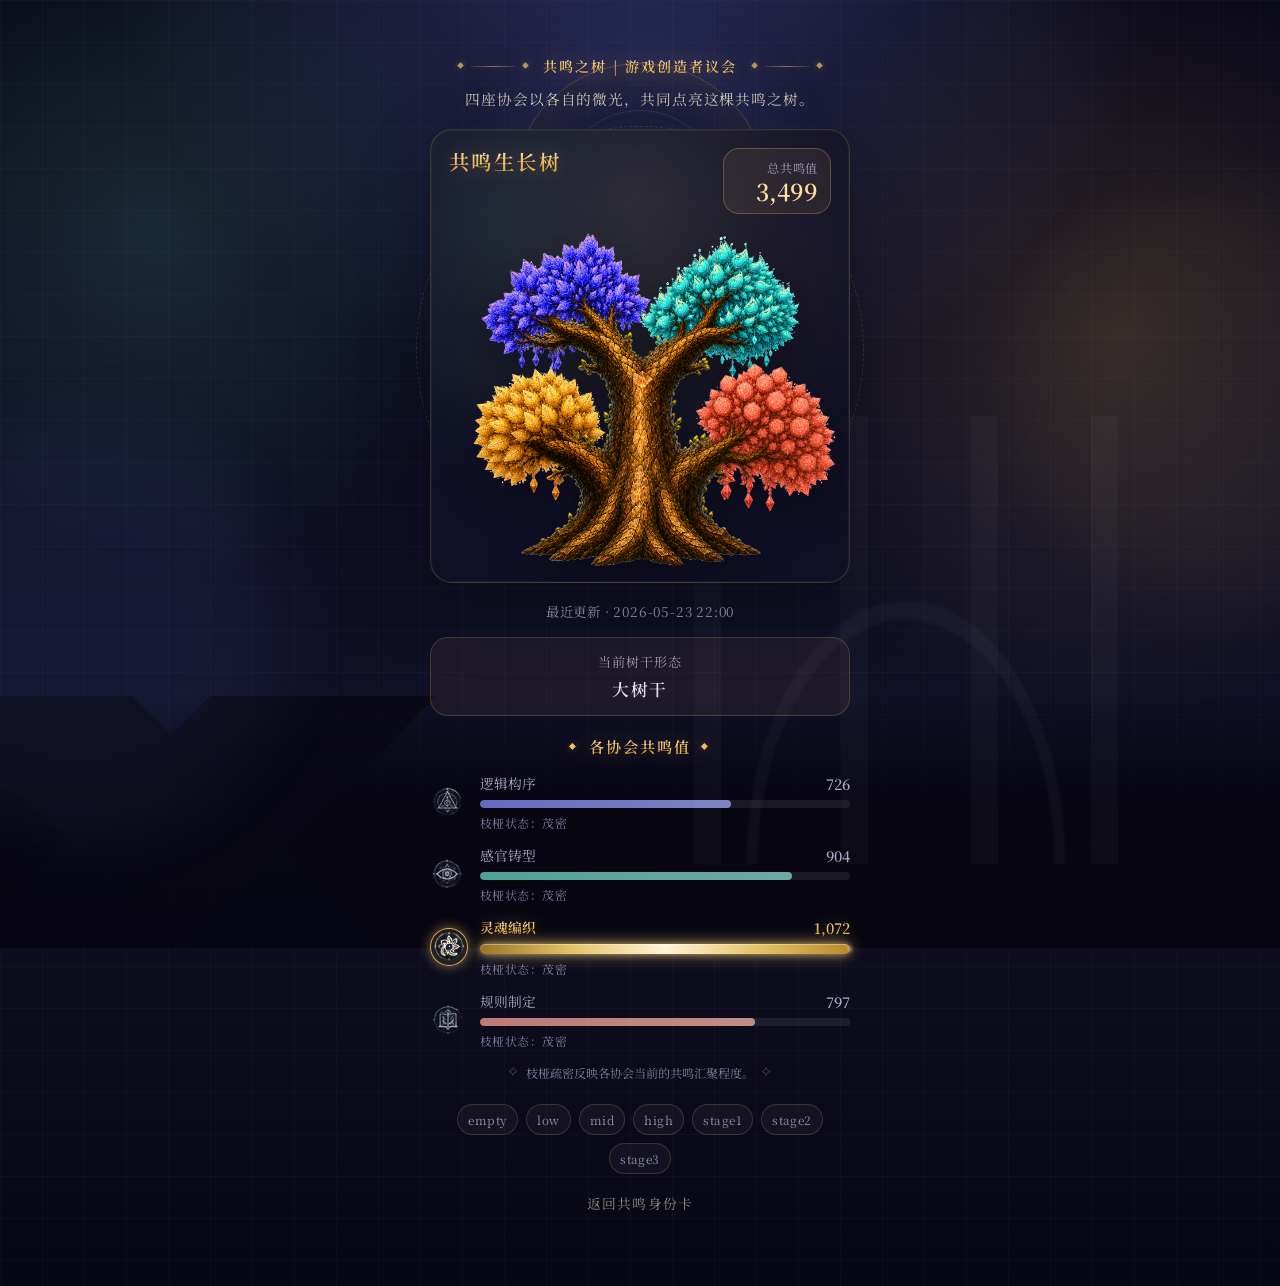
==== commit a37f65d9: "跳转优化" ====
--- a/tree-view.html
+++ b/tree-view.html
@@ -81,7 +81,7 @@
           </nav>
         </div>
 
-        <a class="result-tree-link" href="index.html">返回共鸣者档案</a>
+        <a class="result-tree-link" href="index.html?card=1">返回共鸣身份卡</a>
       </section>
     </main>
 
--- a/styles.css
+++ b/styles.css
@@ -2588,14 +2588,26 @@
 }
 
 .tree-view-visual {
+  --tree-view-reference-size: 610px;
+  --tree-view-scale: 1;
   position: relative;
-  min-height: min(68vw, 380px);
+  height: min(68vw, 360px);
+  min-height: 320px;
   margin-top: 8px;
 }
 
 .tree-view-visual.tree-visual {
   position: relative;
   inset: auto;
+}
+
+body[data-page="tree-view"] .tree-view-visual .tree-trunk-layers,
+body[data-page="tree-view"] .tree-view-visual .tree-svg {
+  inset: auto auto 0 50%;
+  width: var(--tree-view-reference-size);
+  height: var(--tree-view-reference-size);
+  transform: translateX(-50%) scale(var(--tree-view-scale));
+  transform-origin: center bottom;
 }
 
 .tree-view-details {
@@ -2689,6 +2701,11 @@
     max-width: 460px;
   }
 
+  .tree-view-visual {
+    height: min(70vw, 300px);
+    min-height: 280px;
+  }
+
   .tree-view-board-head {
     flex-direction: column;
     padding: 16px 16px 0;
@@ -2699,7 +2716,4 @@
     text-align: left;
   }
 
-  .tree-view-visual {
-    min-height: 320px;
-  }
-}
+}
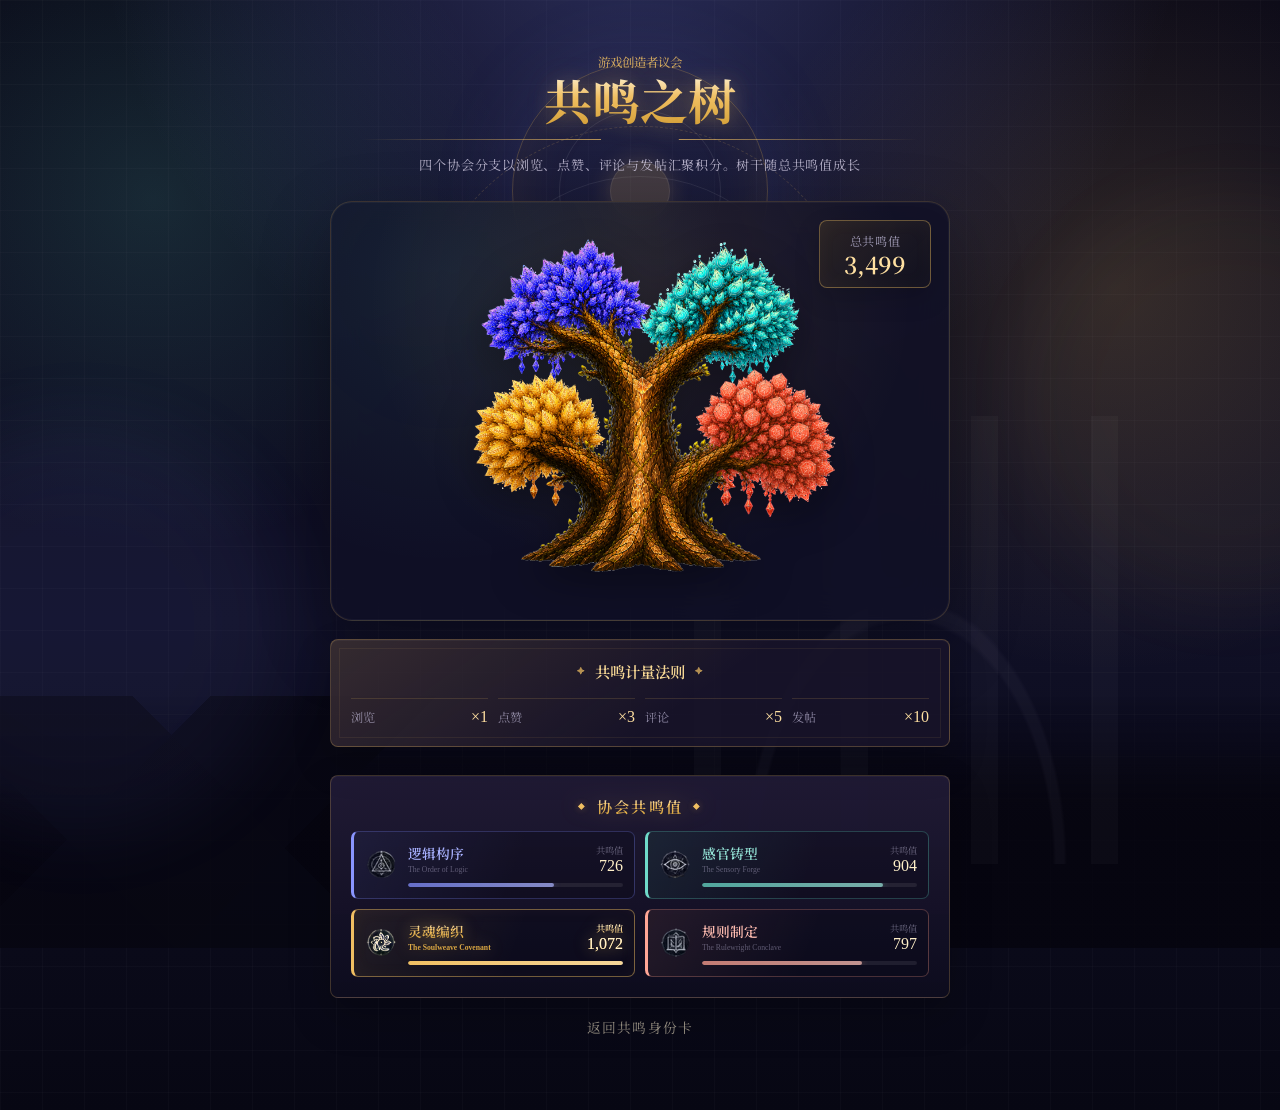
==== commit 3180e1ee: "Refine resonance tree presentation" ====
--- a/tree-view.html
+++ b/tree-view.html
@@ -3,12 +3,12 @@
   <head>
     <meta charset="utf-8">
     <meta name="viewport" content="width=device-width, initial-scale=1">
-    <title>共鸣生长树 | 游戏创造者议会</title>
-    <meta name="description" content="查看四协会共鸣汇聚而成的共鸣生长树。">
+    <title>游戏创造者议会 · 共鸣之树</title>
+    <meta name="description" content="四个协会共同汇聚而成的共鸣之树。">
     <link rel="preconnect" href="https://fonts.googleapis.com">
     <link rel="preconnect" href="https://fonts.gstatic.com" crossorigin>
     <link href="https://fonts.googleapis.com/css2?family=Cinzel:wght@500;700&family=Noto+Serif+SC:wght@400;600;700&display=swap" rel="stylesheet">
-    <link rel="stylesheet" href="styles.css">
+    <link rel="stylesheet" href="styles.css?v=20260604-2">
   </head>
   <body data-page="tree-view">
     <div class="ambient" aria-hidden="true">
@@ -22,18 +22,16 @@
     <main class="shell">
       <section class="tree-view-archive result-archive" id="tree-view-archive" aria-labelledby="tree-view-title">
         <header class="result-archive-header">
-          <p class="result-archive-kicker">
-            <span class="result-section-mark" aria-hidden="true"><span></span></span>
-            <span class="result-archive-kicker__text">共鸣之树 | 游戏创造者议会</span>
-            <span class="result-section-mark" aria-hidden="true"><span></span></span>
-          </p>
-          <p class="result-status" id="tree-view-status">四座协会以各自的微光，共同点亮这棵共鸣之树。</p>
+          <h1 class="tree-view-page-title" id="tree-view-title">
+            <span>游戏创造者议会</span>
+            <strong>共鸣之树</strong>
+          </h1>
+          <p class="result-status" id="tree-view-status">四个协会分支以浏览、点赞、评论与发帖汇聚积分。树干随总共鸣值成长</p>
         </header>
 
         <div class="tree-view-stage">
-          <section class="tree-view-board" aria-labelledby="tree-view-title">
+          <section class="tree-view-board" aria-label="协会共鸣树">
             <div class="tree-view-board-head">
-              <h2 class="tree-view-title" id="tree-view-title">共鸣生长树</h2>
               <div class="tree-view-total">
                 <span>总共鸣值</span>
                 <strong id="tree-total-score">0</strong>
@@ -49,42 +47,39 @@
                 role="img"
                 aria-labelledby="tree-svg-title tree-svg-desc"
               >
-                <title id="tree-svg-title">四分支共鸣树</title>
-                <desc id="tree-svg-desc">每个枝桠代表一个协会，枝桠疏密由该协会共鸣值决定。</desc>
+                <title id="tree-svg-title">协会共鸣树</title>
+                <desc id="tree-svg-desc">每个枝桠代表一个协会，共鸣由协会积分汇聚而成。</desc>
               </svg>
             </div>
           </section>
         </div>
 
         <div class="tree-view-details">
-          <p class="tree-view-updated" id="tree-updated-at">读取共鸣数据中</p>
-
-          <div class="tree-view-stage-box">
-            <span>当前树干形态</span>
-            <strong id="tree-stage-name">小树干</strong>
+          <div class="tree-view-formula" aria-label="共鸣计量法则">
+            <div class="tree-view-formula-title">
+              <span aria-hidden="true">✦</span>
+              <strong>共鸣计量法则</strong>
+              <span aria-hidden="true">✦</span>
+            </div>
+            <div class="tree-view-formula-values">
+              <span><small>浏览</small><b>×1</b></span>
+              <span><small>点赞</small><b>×3</b></span>
+              <span><small>评论</small><b>×5</b></span>
+              <span><small>发帖</small><b>×10</b></span>
+            </div>
           </div>
 
           <section class="result-spectrum" aria-labelledby="tree-resonance-title">
-            <h3 class="result-spectrum-title" id="tree-resonance-title">各协会共鸣值</h3>
+            <h2 class="result-spectrum-title" id="tree-resonance-title">协会共鸣值</h2>
             <div class="spectrum-list" id="tree-resonance-bars"></div>
-            <p class="result-spectrum-note">枝桠疏密反映各协会当前的共鸣汇聚程度。</p>
           </section>
 
-          <nav class="tree-view-presets" aria-label="演示状态切换">
-            <a href="tree-view.html?preset=empty">empty</a>
-            <a href="tree-view.html?preset=low">low</a>
-            <a href="tree-view.html?preset=mid">mid</a>
-            <a href="tree-view.html?preset=high">high</a>
-            <a href="tree-view.html?preset=stage1">stage1</a>
-            <a href="tree-view.html?preset=stage2">stage2</a>
-            <a href="tree-view.html?preset=stage3">stage3</a>
-          </nav>
         </div>
 
         <a class="result-tree-link" href="index.html?card=1">返回共鸣身份卡</a>
       </section>
     </main>
 
-    <script type="module" src="src/treeView.js"></script>
+    <script type="module" src="src/treeView.js?v=20260604-2"></script>
   </body>
 </html>
--- a/styles.css
+++ b/styles.css
@@ -2513,7 +2513,78 @@
 }
 
 .tree-view-archive {
+  width: min(620px, 100%);
   padding-bottom: 24px;
+}
+
+body[data-page="tree-view"] .result-archive-header {
+  padding-bottom: 6px;
+}
+
+.tree-view-page-title {
+  position: relative;
+  display: grid;
+  justify-items: center;
+  gap: 6px;
+  width: min(560px, 100%);
+  margin: 0 auto 14px;
+  padding: 0 72px 14px;
+  font-family: "Cinzel", "Noto Serif SC", "STKaiti", serif;
+  line-height: 1;
+  text-align: center;
+  text-shadow: 0 3px 22px rgba(240, 191, 98, 0.24);
+}
+
+.tree-view-page-title::before,
+.tree-view-page-title::after {
+  position: absolute;
+  bottom: 0;
+  width: 43%;
+  height: 1px;
+  content: "";
+  background: linear-gradient(90deg, transparent, rgba(240, 191, 98, 0.72));
+}
+
+.tree-view-page-title::before {
+  left: 0;
+}
+
+.tree-view-page-title::after {
+  right: 0;
+  transform: scaleX(-1);
+}
+
+.tree-view-page-title span {
+  color: rgba(240, 191, 98, 0.82);
+  font-size: 0.78rem;
+  font-weight: 500;
+  white-space: nowrap;
+}
+
+.tree-view-page-title strong {
+  background: var(--result-gold-gradient-soft);
+  -webkit-background-clip: text;
+  background-clip: text;
+  color: transparent;
+  -webkit-text-fill-color: transparent;
+  font-family: "Noto Serif SC", "STKaiti", serif;
+  font-size: 3rem;
+  font-weight: 700;
+  line-height: 1.08;
+  white-space: nowrap;
+  filter: drop-shadow(0 0 12px rgba(240, 191, 98, 0.2));
+}
+
+body[data-page="tree-view"] .result-status {
+  width: max-content;
+  max-width: 100%;
+  margin-right: auto;
+  margin-left: auto;
+  color: rgba(214, 207, 230, 0.82);
+  font-family: "Noto Serif SC", "STKaiti", serif;
+  font-size: 0.82rem;
+  line-height: 1.7;
+  white-space: nowrap;
 }
 
 .tree-view-stage {
@@ -2539,37 +2610,29 @@
 .tree-view-board-head {
   position: relative;
   z-index: 3;
-  display: flex;
-  align-items: flex-start;
-  justify-content: space-between;
-  gap: 14px;
+  display: block;
   padding: 18px 18px 0;
 }
 
-.tree-view-title {
-  margin: 0;
-  background: var(--result-gold-gradient-soft);
-  -webkit-background-clip: text;
-  background-clip: text;
-  color: transparent;
-  -webkit-text-fill-color: transparent;
-  font-family: var(--result-serif);
-  font-size: clamp(1.05rem, 4.2vw, 1.28rem);
-  font-weight: 600;
-  letter-spacing: 0.12em;
-  line-height: 1.3;
-  filter: drop-shadow(0 0 10px rgba(240, 191, 98, 0.28));
-}
-
 .tree-view-total {
-  display: grid;
-  min-width: 108px;
+  position: absolute;
+  top: 18px;
+  right: 18px;
+  display: grid;
+  width: 112px;
+  min-width: 0;
+  min-height: 68px;
   gap: 4px;
-  border: 1px solid rgba(240, 191, 98, 0.28);
-  border-radius: 16px;
-  padding: 10px 12px;
-  background: rgba(240, 191, 98, 0.08);
-  text-align: right;
+  place-content: center;
+  place-items: center;
+  border: 1px solid rgba(240, 191, 98, 0.38);
+  border-radius: 8px;
+  padding: 11px 14px;
+  background:
+    linear-gradient(135deg, rgba(240, 191, 98, 0.13), rgba(255, 255, 255, 0.02)),
+    rgba(10, 9, 24, 0.68);
+  box-shadow: inset 0 0 20px rgba(240, 191, 98, 0.04), 0 10px 26px rgba(0, 0, 0, 0.16);
+  text-align: center;
 }
 
 .tree-view-total span {
@@ -2611,80 +2674,198 @@
 }
 
 .tree-view-details {
+  display: grid;
+  grid-template-columns: 1fr;
+  gap: 28px;
+  align-items: start;
   margin-top: 18px;
 }
 
-.tree-view-updated {
-  margin: 0 0 14px;
-  color: rgba(168, 162, 190, 0.92);
+.tree-view-formula {
+  position: relative;
+  overflow: hidden;
+  border: 1px solid rgba(240, 191, 98, 0.26);
+  border-radius: 8px;
+  padding: 20px;
+  background:
+    linear-gradient(145deg, rgba(240, 191, 98, 0.14), transparent 58%),
+    rgba(25, 20, 42, 0.88);
+  box-shadow:
+    inset 0 1px rgba(255, 255, 255, 0.04),
+    0 16px 38px rgba(0, 0, 0, 0.2);
+}
+
+.tree-view-formula::before {
+  position: absolute;
+  inset: 8px;
+  pointer-events: none;
+  border: 1px solid rgba(240, 191, 98, 0.08);
+  content: "";
+}
+
+.tree-view-formula-title {
+  display: flex;
+  align-items: center;
+  justify-content: center;
+  gap: 10px;
+  margin-bottom: 16px;
+  color: #f7d895;
+  font-family: "Noto Serif SC", "STKaiti", serif;
+  font-size: 0.96rem;
+}
+
+.tree-view-formula-title span {
+  color: rgba(240, 191, 98, 0.72);
+  font-size: 0.5rem;
+}
+
+.tree-view-formula-title strong {
+  font-weight: 600;
+}
+
+.tree-view-formula-values {
+  display: grid;
+  grid-template-columns: repeat(4, minmax(0, 1fr));
+  gap: 10px;
+}
+
+.tree-view-formula-values span {
+  display: flex;
+  align-items: baseline;
+  justify-content: space-between;
+  gap: 8px;
+  border-top: 1px solid rgba(240, 191, 98, 0.15);
+  padding-top: 9px;
+}
+
+.tree-view-formula-values small {
+  color: rgba(190, 183, 212, 0.7);
   font-family: var(--result-serif);
-  font-size: clamp(0.76rem, 2.8vw, 0.84rem);
-  letter-spacing: 0.06em;
-  line-height: 1.6;
-  text-align: center;
-}
-
-.tree-view-stage-box {
-  display: grid;
-  gap: 6px;
-  margin-bottom: 20px;
-  border: 1px solid rgba(240, 191, 98, 0.2);
-  border-radius: 18px;
-  padding: 14px 16px;
-  background: rgba(240, 191, 98, 0.06);
-  text-align: center;
-}
-
-.tree-view-stage-box span {
-  color: rgba(168, 162, 190, 0.95);
-  font-family: var(--result-serif);
-  font-size: 0.82rem;
-  letter-spacing: 0.08em;
-}
-
-.tree-view-stage-box strong {
-  color: rgba(235, 232, 246, 0.96);
-  font-family: var(--result-serif);
-  font-size: clamp(0.95rem, 3.6vw, 1.05rem);
-  font-weight: 600;
-  letter-spacing: 0.1em;
-}
-
-.tree-view-branch-note {
-  display: block;
-  margin-top: 6px;
-  color: rgba(143, 136, 173, 0.92);
-  font-family: var(--result-serif);
-  font-size: 0.74rem;
-  letter-spacing: 0.04em;
-}
-
-.tree-view-presets {
-  display: flex;
-  flex-wrap: wrap;
-  justify-content: center;
-  gap: 8px;
-  margin-top: 20px;
-}
-
-.tree-view-presets a {
-  border: 1px solid rgba(240, 191, 98, 0.18);
-  border-radius: 999px;
-  padding: 6px 10px;
-  background: rgba(255, 255, 255, 0.04);
-  color: rgba(168, 162, 190, 0.88);
-  font-family: var(--result-serif);
-  font-size: 0.74rem;
-  letter-spacing: 0.04em;
-  text-decoration: none;
-  transition: border-color 180ms ease, color 180ms ease, transform 180ms ease;
-}
-
-.tree-view-presets a:hover,
-.tree-view-presets a:focus-visible {
-  border-color: rgba(240, 191, 98, 0.42);
-  color: rgba(240, 191, 98, 0.88);
-  transform: translateY(-1px);
+  font-size: 0.76rem;
+}
+
+.tree-view-formula-values b {
+  color: #ffe0a1;
+  font-family: "Cinzel", Georgia, serif;
+  font-size: 1rem;
+  font-weight: 500;
+}
+
+body[data-page="tree-view"] .result-spectrum {
+  margin-bottom: 0;
+  border: 1px solid rgba(240, 191, 98, 0.22);
+  border-radius: 8px;
+  padding: 20px;
+  background:
+    linear-gradient(180deg, rgba(39, 31, 61, 0.76), rgba(13, 12, 30, 0.9)),
+    rgba(14, 12, 30, 0.78);
+  box-shadow:
+    inset 0 1px rgba(255, 255, 255, 0.035),
+    0 18px 42px rgba(0, 0, 0, 0.22);
+}
+
+body[data-page="tree-view"] .result-spectrum-title {
+  margin-bottom: 14px;
+}
+
+body[data-page="tree-view"] .spectrum-list {
+  grid-template-columns: repeat(2, minmax(0, 1fr));
+  gap: 10px;
+}
+
+body[data-page="tree-view"] .spectrum-row {
+  grid-template-columns: 34px minmax(0, 1fr);
+  gap: 9px;
+  border: 1px solid color-mix(in srgb, var(--accent), transparent 75%);
+  border-left: 3px solid color-mix(in srgb, var(--accent), white 8%);
+  border-radius: 7px;
+  padding: 11px;
+  background:
+    linear-gradient(110deg, color-mix(in srgb, var(--accent), transparent 91%), transparent 58%),
+    rgba(7, 7, 20, 0.3);
+}
+
+body[data-page="tree-view"] .spectrum-row.is-dominant {
+  border-color: rgba(240, 191, 98, 0.45);
+  border-left-color: #f0bf62;
+  box-shadow: inset 0 0 18px rgba(240, 191, 98, 0.045);
+}
+
+body[data-page="tree-view"] .spectrum-icon-wrap,
+body[data-page="tree-view"] .spectrum-row.is-dominant .spectrum-icon-wrap {
+  width: 32px;
+  height: 32px;
+  border: 0;
+  background: none;
+  box-shadow: none;
+}
+
+body[data-page="tree-view"] .spectrum-icon,
+body[data-page="tree-view"] .spectrum-row.is-dominant .spectrum-icon {
+  width: 30px;
+  height: 30px;
+}
+
+body[data-page="tree-view"] .spectrum-head {
+  align-items: start;
+  margin-bottom: 8px;
+}
+
+.tree-view-association-name,
+.tree-view-score {
+  display: grid;
+  min-width: 0;
+}
+
+.tree-view-association-name strong {
+  overflow: hidden;
+  color: color-mix(in srgb, var(--accent), white 32%);
+  font-family: "Noto Serif SC", "STKaiti", serif;
+  font-size: 0.86rem;
+  text-overflow: ellipsis;
+  white-space: nowrap;
+}
+
+.tree-view-association-name small {
+  overflow: hidden;
+  margin-top: 2px;
+  color: rgba(178, 171, 202, 0.48);
+  font-family: "Cinzel", Georgia, serif;
+  font-size: 0.48rem;
+  text-overflow: ellipsis;
+  white-space: nowrap;
+}
+
+.tree-view-score {
+  flex: 0 0 auto;
+  justify-items: end;
+}
+
+.tree-view-score small {
+  color: rgba(178, 171, 202, 0.54);
+  font-size: 0.58rem;
+}
+
+body[data-page="tree-view"] .tree-view-score strong,
+body[data-page="tree-view"] .spectrum-row.is-dominant .tree-view-score strong {
+  color: #fff0c8;
+  -webkit-text-fill-color: currentColor;
+  font-family: "Cinzel", Georgia, serif;
+  font-size: 1rem;
+  font-weight: 500;
+}
+
+body[data-page="tree-view"] .spectrum-track,
+body[data-page="tree-view"] .spectrum-row.is-dominant .spectrum-track {
+  height: 4px;
+  overflow: hidden;
+}
+
+body[data-page="tree-view"] .spectrum-fill,
+body[data-page="tree-view"] .spectrum-fill.is-dominant {
+  height: 100%;
+  background: linear-gradient(90deg, var(--accent), color-mix(in srgb, var(--accent), white 35%));
+  box-shadow: 0 0 8px color-mix(in srgb, var(--accent), transparent 45%);
 }
 
 @media (max-width: 860px) {
@@ -2693,6 +2874,7 @@
     max-width: 680px;
     padding-top: 28px;
   }
+
 }
 
 @media (max-width: 520px) {
@@ -2706,14 +2888,41 @@
     min-height: 280px;
   }
 
+  .tree-view-page-title {
+    padding-right: 38px;
+    padding-left: 38px;
+  }
+
+  .tree-view-page-title span {
+    font-size: 0.68rem;
+  }
+
+  .tree-view-page-title strong {
+    font-size: 2.2rem;
+  }
+
+  body[data-page="tree-view"] .result-status {
+    font-size: 0.64rem;
+    white-space: nowrap;
+  }
+
   .tree-view-board-head {
-    flex-direction: column;
-    padding: 16px 16px 0;
+    padding: 14px 14px 0;
   }
 
   .tree-view-total {
-    width: 100%;
-    text-align: left;
-  }
-
-}
+    top: 14px;
+    right: 14px;
+    width: 104px;
+    min-height: 66px;
+    text-align: center;
+  }
+
+  .tree-view-formula-values {
+    grid-template-columns: repeat(2, minmax(0, 1fr));
+  }
+
+  body[data-page="tree-view"] .spectrum-list {
+    grid-template-columns: 1fr;
+  }
+}
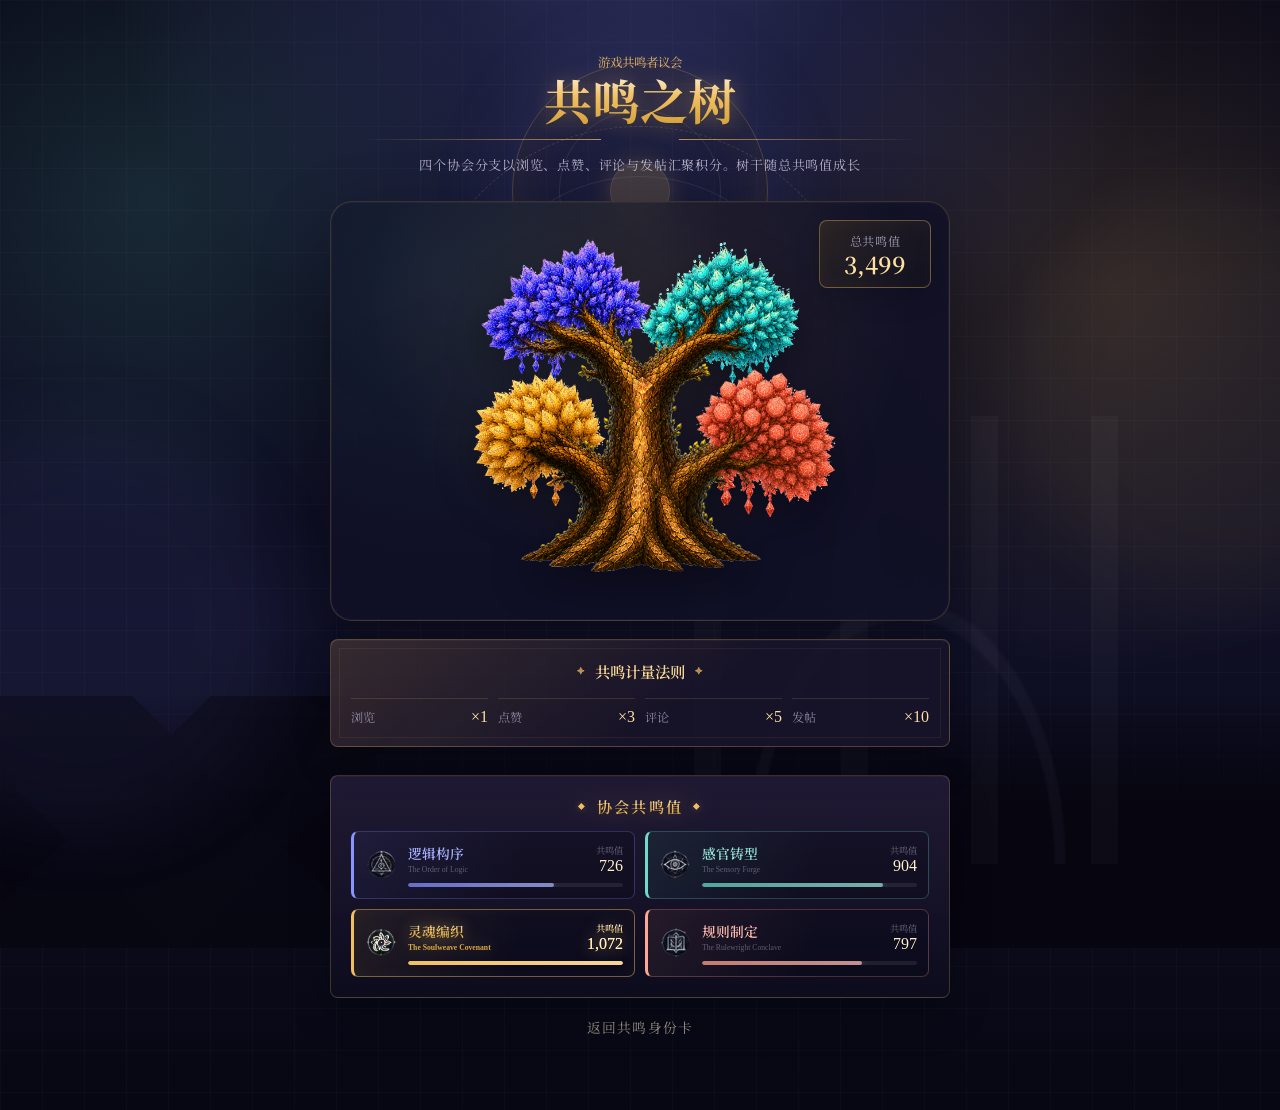
==== commit 5e3b6644: "文案修复" ====
--- a/tree-view.html
+++ b/tree-view.html
@@ -3,7 +3,7 @@
   <head>
     <meta charset="utf-8">
     <meta name="viewport" content="width=device-width, initial-scale=1">
-    <title>游戏创造者议会 · 共鸣之树</title>
+    <title>游戏共鸣者议会 · 共鸣之树</title>
     <meta name="description" content="四个协会共同汇聚而成的共鸣之树。">
     <link rel="preconnect" href="https://fonts.googleapis.com">
     <link rel="preconnect" href="https://fonts.gstatic.com" crossorigin>
@@ -23,7 +23,7 @@
       <section class="tree-view-archive result-archive" id="tree-view-archive" aria-labelledby="tree-view-title">
         <header class="result-archive-header">
           <h1 class="tree-view-page-title" id="tree-view-title">
-            <span>游戏创造者议会</span>
+            <span>游戏共鸣者议会</span>
             <strong>共鸣之树</strong>
           </h1>
           <p class="result-status" id="tree-view-status">四个协会分支以浏览、点赞、评论与发帖汇聚积分。树干随总共鸣值成长</p>
